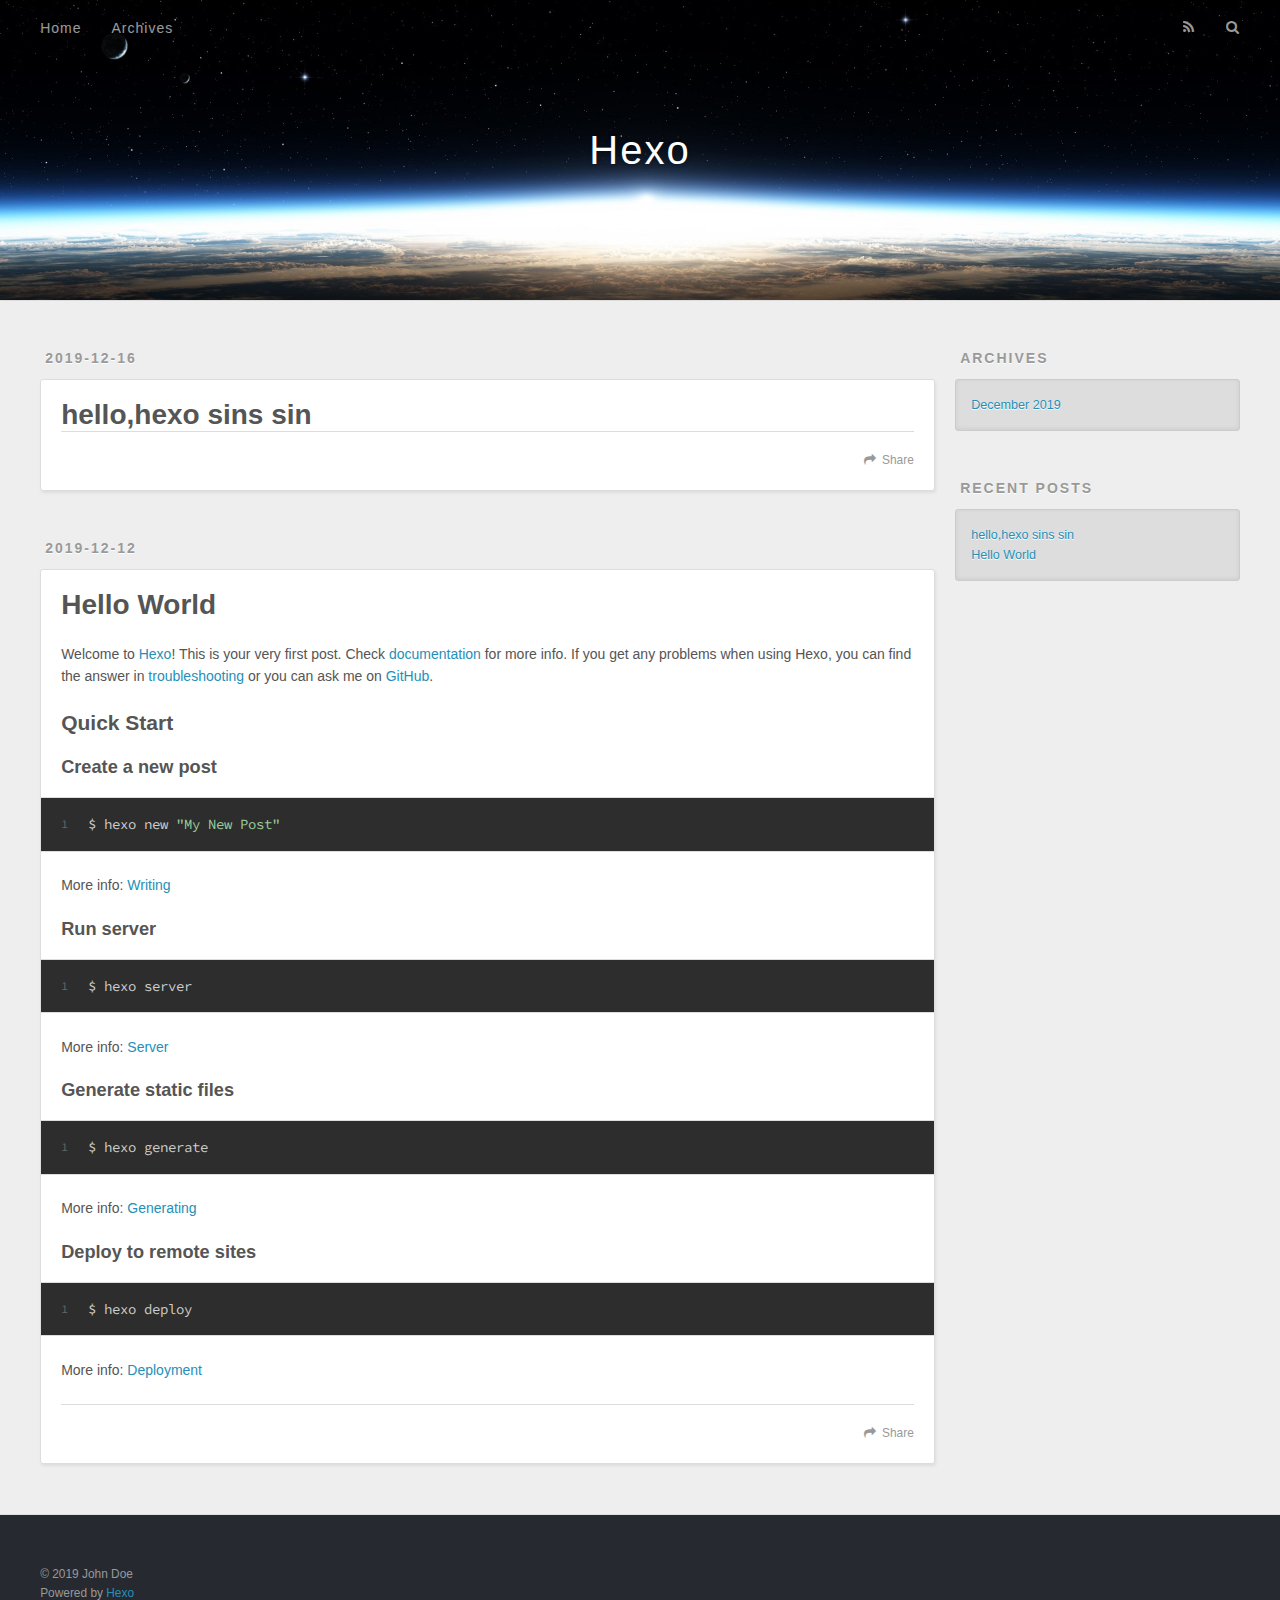
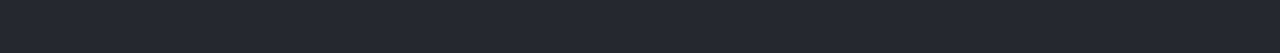
==== index.html @ a659e699 "Site updated: 2019-12-16 17:55:14" ====
<!DOCTYPE html>
<html>
<head>
  <meta charset="utf-8">
  

  
  <title>Hexo</title>
  <meta name="viewport" content="width=device-width, initial-scale=1, maximum-scale=1">
  <meta property="og:type" content="website">
<meta property="og:title" content="Hexo">
<meta property="og:url" content="http:&#x2F;&#x2F;yoursite.com&#x2F;index.html">
<meta property="og:site_name" content="Hexo">
<meta property="og:locale" content="en_US">
<meta property="article:author" content="John Doe">
<meta name="twitter:card" content="summary">
  
    <link rel="alternate" href="/atom.xml" title="Hexo" type="application/atom+xml">
  
  
    <link rel="icon" href="/favicon.png">
  
  
    <link href="//fonts.googleapis.com/css?family=Source+Code+Pro" rel="stylesheet" type="text/css">
  
  
<link rel="stylesheet" href="/css/style.css">

<meta name="generator" content="Hexo 4.1.1"></head>

<body>
  <div id="container">
    <div id="wrap">
      <header id="header">
  <div id="banner"></div>
  <div id="header-outer" class="outer">
    <div id="header-title" class="inner">
      <h1 id="logo-wrap">
        <a href="/" id="logo">Hexo</a>
      </h1>
      
    </div>
    <div id="header-inner" class="inner">
      <nav id="main-nav">
        <a id="main-nav-toggle" class="nav-icon"></a>
        
          <a class="main-nav-link" href="/">Home</a>
        
          <a class="main-nav-link" href="/archives">Archives</a>
        
      </nav>
      <nav id="sub-nav">
        
          <a id="nav-rss-link" class="nav-icon" href="/atom.xml" title="RSS Feed"></a>
        
        <a id="nav-search-btn" class="nav-icon" title="Search"></a>
      </nav>
      <div id="search-form-wrap">
        <form action="//google.com/search" method="get" accept-charset="UTF-8" class="search-form"><input type="search" name="q" class="search-form-input" placeholder="Search"><button type="submit" class="search-form-submit">&#xF002;</button><input type="hidden" name="sitesearch" value="http://yoursite.com"></form>
      </div>
    </div>
  </div>
</header>
      <div class="outer">
        <section id="main">
  
    <article id="post-hello-hexo" class="article article-type-post" itemscope itemprop="blogPost">
  <div class="article-meta">
    <a href="/2019/12/16/hello-hexo/" class="article-date">
  <time datetime="2019-12-16T09:54:13.000Z" itemprop="datePublished">2019-12-16</time>
</a>
    
  </div>
  <div class="article-inner">
    
    
      <header class="article-header">
        
  
    <h1 itemprop="name">
      <a class="article-title" href="/2019/12/16/hello-hexo/">hello,hexo sins sin</a>
    </h1>
  

      </header>
    
    <div class="article-entry" itemprop="articleBody">
      
        
      
    </div>
    <footer class="article-footer">
      <a data-url="http://yoursite.com/2019/12/16/hello-hexo/" data-id="ck489icwl0000cys68ztn0w88" class="article-share-link">Share</a>
      
      
    </footer>
  </div>
  
</article>


  
    <article id="post-hello-world" class="article article-type-post" itemscope itemprop="blogPost">
  <div class="article-meta">
    <a href="/2019/12/12/hello-world/" class="article-date">
  <time datetime="2019-12-12T10:15:21.659Z" itemprop="datePublished">2019-12-12</time>
</a>
    
  </div>
  <div class="article-inner">
    
    
      <header class="article-header">
        
  
    <h1 itemprop="name">
      <a class="article-title" href="/2019/12/12/hello-world/">Hello World</a>
    </h1>
  

      </header>
    
    <div class="article-entry" itemprop="articleBody">
      
        <p>Welcome to <a href="https://hexo.io/" target="_blank" rel="noopener">Hexo</a>! This is your very first post. Check <a href="https://hexo.io/docs/" target="_blank" rel="noopener">documentation</a> for more info. If you get any problems when using Hexo, you can find the answer in <a href="https://hexo.io/docs/troubleshooting.html" target="_blank" rel="noopener">troubleshooting</a> or you can ask me on <a href="https://github.com/hexojs/hexo/issues" target="_blank" rel="noopener">GitHub</a>.</p>
<h2 id="Quick-Start"><a href="#Quick-Start" class="headerlink" title="Quick Start"></a>Quick Start</h2><h3 id="Create-a-new-post"><a href="#Create-a-new-post" class="headerlink" title="Create a new post"></a>Create a new post</h3><figure class="highlight bash"><table><tr><td class="gutter"><pre><span class="line">1</span><br></pre></td><td class="code"><pre><span class="line">$ hexo new <span class="string">"My New Post"</span></span><br></pre></td></tr></table></figure>

<p>More info: <a href="https://hexo.io/docs/writing.html" target="_blank" rel="noopener">Writing</a></p>
<h3 id="Run-server"><a href="#Run-server" class="headerlink" title="Run server"></a>Run server</h3><figure class="highlight bash"><table><tr><td class="gutter"><pre><span class="line">1</span><br></pre></td><td class="code"><pre><span class="line">$ hexo server</span><br></pre></td></tr></table></figure>

<p>More info: <a href="https://hexo.io/docs/server.html" target="_blank" rel="noopener">Server</a></p>
<h3 id="Generate-static-files"><a href="#Generate-static-files" class="headerlink" title="Generate static files"></a>Generate static files</h3><figure class="highlight bash"><table><tr><td class="gutter"><pre><span class="line">1</span><br></pre></td><td class="code"><pre><span class="line">$ hexo generate</span><br></pre></td></tr></table></figure>

<p>More info: <a href="https://hexo.io/docs/generating.html" target="_blank" rel="noopener">Generating</a></p>
<h3 id="Deploy-to-remote-sites"><a href="#Deploy-to-remote-sites" class="headerlink" title="Deploy to remote sites"></a>Deploy to remote sites</h3><figure class="highlight bash"><table><tr><td class="gutter"><pre><span class="line">1</span><br></pre></td><td class="code"><pre><span class="line">$ hexo deploy</span><br></pre></td></tr></table></figure>

<p>More info: <a href="https://hexo.io/docs/one-command-deployment.html" target="_blank" rel="noopener">Deployment</a></p>

      
    </div>
    <footer class="article-footer">
      <a data-url="http://yoursite.com/2019/12/12/hello-world/" data-id="ck42np42i0000xqs60mik8udz" class="article-share-link">Share</a>
      
      
    </footer>
  </div>
  
</article>


  


</section>
        
          <aside id="sidebar">
  
    

  
    

  
    
  
    
  <div class="widget-wrap">
    <h3 class="widget-title">Archives</h3>
    <div class="widget">
      <ul class="archive-list"><li class="archive-list-item"><a class="archive-list-link" href="/archives/2019/12/">December 2019</a></li></ul>
    </div>
  </div>


  
    
  <div class="widget-wrap">
    <h3 class="widget-title">Recent Posts</h3>
    <div class="widget">
      <ul>
        
          <li>
            <a href="/2019/12/16/hello-hexo/">hello,hexo sins sin</a>
          </li>
        
          <li>
            <a href="/2019/12/12/hello-world/">Hello World</a>
          </li>
        
      </ul>
    </div>
  </div>

  
</aside>
        
      </div>
      <footer id="footer">
  
  <div class="outer">
    <div id="footer-info" class="inner">
      &copy; 2019 John Doe<br>
      Powered by <a href="http://hexo.io/" target="_blank">Hexo</a>
    </div>
  </div>
</footer>
    </div>
    <nav id="mobile-nav">
  
    <a href="/" class="mobile-nav-link">Home</a>
  
    <a href="/archives" class="mobile-nav-link">Archives</a>
  
</nav>
    

<script src="//ajax.googleapis.com/ajax/libs/jquery/2.0.3/jquery.min.js"></script>


  
<link rel="stylesheet" href="/fancybox/jquery.fancybox.css">

  
<script src="/fancybox/jquery.fancybox.pack.js"></script>




<script src="/js/script.js"></script>




  </div>
</body>
</html>
---- css/style.css ----
body {
  width: 100%;
}
body:before,
body:after {
  content: "";
  display: table;
}
body:after {
  clear: both;
}
html,
body,
div,
span,
applet,
object,
iframe,
h1,
h2,
h3,
h4,
h5,
h6,
p,
blockquote,
pre,
a,
abbr,
acronym,
address,
big,
cite,
code,
del,
dfn,
em,
img,
ins,
kbd,
q,
s,
samp,
small,
strike,
strong,
sub,
sup,
tt,
var,
dl,
dt,
dd,
ol,
ul,
li,
fieldset,
form,
label,
legend,
table,
caption,
tbody,
tfoot,
thead,
tr,
th,
td {
  margin: 0;
  padding: 0;
  border: 0;
  outline: 0;
  font-weight: inherit;
  font-style: inherit;
  font-family: inherit;
  font-size: 100%;
  vertical-align: baseline;
}
body {
  line-height: 1;
  color: #000;
  background: #fff;
}
ol,
ul {
  list-style: none;
}
table {
  border-collapse: separate;
  border-spacing: 0;
  vertical-align: middle;
}
caption,
th,
td {
  text-align: left;
  font-weight: normal;
  vertical-align: middle;
}
a img {
  border: none;
}
input,
button {
  margin: 0;
  padding: 0;
}
input::-moz-focus-inner,
button::-moz-focus-inner {
  border: 0;
  padding: 0;
}
@font-face {
  font-family: FontAwesome;
  font-style: normal;
  font-weight: normal;
  src: url("fonts/fontawesome-webfont.eot?v=#4.0.3");
  src: url("fonts/fontawesome-webfont.eot?#iefix&v=#4.0.3") format("embedded-opentype"), url("fonts/fontawesome-webfont.woff?v=#4.0.3") format("woff"), url("fonts/fontawesome-webfont.ttf?v=#4.0.3") format("truetype"), url("fonts/fontawesome-webfont.svg#fontawesomeregular?v=#4.0.3") format("svg");
}
html,
body,
#container {
  height: 100%;
}
body {
  background: #eee;
  font: 14px -apple-system, BlinkMacSystemFont, "Segoe UI", "Roboto", "Oxygen", "Ubuntu", "Cantarell", "Fira Sans", "Droid Sans", "Helvetica Neue", sans-serif;
  -webkit-text-size-adjust: 100%;
}
.outer {
  max-width: 1220px;
  margin: 0 auto;
  padding: 0 20px;
}
.outer:before,
.outer:after {
  content: "";
  display: table;
}
.outer:after {
  clear: both;
}
.inner {
  display: inline;
  float: left;
  width: 98.33333333333333%;
  margin: 0 0.833333333333333%;
}
.left,
.alignleft {
  float: left;
}
.right,
.alignright {
  float: right;
}
.clear {
  clear: both;
}
#container {
  position: relative;
}
.mobile-nav-on {
  overflow: hidden;
}
#wrap {
  height: 100%;
  width: 100%;
  position: absolute;
  top: 0;
  left: 0;
  -webkit-transition: 0.2s ease-out;
  -moz-transition: 0.2s ease-out;
  -ms-transition: 0.2s ease-out;
  transition: 0.2s ease-out;
  z-index: 1;
  background: #eee;
}
.mobile-nav-on #wrap {
  left: 280px;
}
@media screen and (min-width: 768px) {
  #main {
    display: inline;
    float: left;
    width: 73.33333333333333%;
    margin: 0 0.833333333333333%;
  }
}
.article-date,
.article-category-link,
.archive-year,
.widget-title {
  text-decoration: none;
  text-transform: uppercase;
  letter-spacing: 2px;
  color: #999;
  margin-bottom: 1em;
  margin-left: 5px;
  line-height: 1em;
  text-shadow: 0 1px #fff;
  font-weight: bold;
}
.article-inner,
.archive-article-inner {
  background: #fff;
  -webkit-box-shadow: 1px 2px 3px #ddd;
  box-shadow: 1px 2px 3px #ddd;
  border: 1px solid #ddd;
  border-radius: 3px;
}
.article-entry h1,
.widget h1 {
  font-size: 2em;
}
.article-entry h2,
.widget h2 {
  font-size: 1.5em;
}
.article-entry h3,
.widget h3 {
  font-size: 1.3em;
}
.article-entry h4,
.widget h4 {
  font-size: 1.2em;
}
.article-entry h5,
.widget h5 {
  font-size: 1em;
}
.article-entry h6,
.widget h6 {
  font-size: 1em;
  color: #999;
}
.article-entry hr,
.widget hr {
  border: 1px dashed #ddd;
}
.article-entry strong,
.widget strong {
  font-weight: bold;
}
.article-entry em,
.widget em,
.article-entry cite,
.widget cite {
  font-style: italic;
}
.article-entry sup,
.widget sup,
.article-entry sub,
.widget sub {
  font-size: 0.75em;
  line-height: 0;
  position: relative;
  vertical-align: baseline;
}
.article-entry sup,
.widget sup {
  top: -0.5em;
}
.article-entry sub,
.widget sub {
  bottom: -0.2em;
}
.article-entry small,
.widget small {
  font-size: 0.85em;
}
.article-entry acronym,
.widget acronym,
.article-entry abbr,
.widget abbr {
  border-bottom: 1px dotted;
}
.article-entry ul,
.widget ul,
.article-entry ol,
.widget ol,
.article-entry dl,
.widget dl {
  margin: 0 20px;
  line-height: 1.6em;
}
.article-entry ul ul,
.widget ul ul,
.article-entry ol ul,
.widget ol ul,
.article-entry ul ol,
.widget ul ol,
.article-entry ol ol,
.widget ol ol {
  margin-top: 0;
  margin-bottom: 0;
}
.article-entry ul,
.widget ul {
  list-style: disc;
}
.article-entry ol,
.widget ol {
  list-style: decimal;
}
.article-entry dt,
.widget dt {
  font-weight: bold;
}
#header {
  height: 300px;
  position: relative;
  border-bottom: 1px solid #ddd;
}
#header:before,
#header:after {
  content: "";
  position: absolute;
  left: 0;
  right: 0;
  height: 40px;
}
#header:before {
  top: 0;
  background: -webkit-linear-gradient(rgba(0,0,0,0.2), transparent);
  background: -moz-linear-gradient(rgba(0,0,0,0.2), transparent);
  background: -ms-linear-gradient(rgba(0,0,0,0.2), transparent);
  background: linear-gradient(rgba(0,0,0,0.2), transparent);
}
#header:after {
  bottom: 0;
  background: -webkit-linear-gradient(transparent, rgba(0,0,0,0.2));
  background: -moz-linear-gradient(transparent, rgba(0,0,0,0.2));
  background: -ms-linear-gradient(transparent, rgba(0,0,0,0.2));
  background: linear-gradient(transparent, rgba(0,0,0,0.2));
}
#header-outer {
  height: 100%;
  position: relative;
}
#header-inner {
  position: relative;
  overflow: hidden;
}
#banner {
  position: absolute;
  top: 0;
  left: 0;
  width: 100%;
  height: 100%;
  background: url("images/banner.jpg") center #000;
  -webkit-background-size: cover;
  -moz-background-size: cover;
  background-size: cover;
  z-index: -1;
}
#header-title {
  text-align: center;
  height: 40px;
  position: absolute;
  top: 50%;
  left: 0;
  margin-top: -20px;
}
#logo,
#subtitle {
  text-decoration: none;
  color: #fff;
  font-weight: 300;
  text-shadow: 0 1px 4px rgba(0,0,0,0.3);
}
#logo {
  font-size: 40px;
  line-height: 40px;
  letter-spacing: 2px;
}
#subtitle {
  font-size: 16px;
  line-height: 16px;
  letter-spacing: 1px;
}
#subtitle-wrap {
  margin-top: 16px;
}
#main-nav {
  float: left;
  margin-left: -15px;
}
.nav-icon,
.main-nav-link {
  float: left;
  color: #fff;
  opacity: 0.6;
  text-decoration: none;
  text-shadow: 0 1px rgba(0,0,0,0.2);
  -webkit-transition: opacity 0.2s;
  -moz-transition: opacity 0.2s;
  -ms-transition: opacity 0.2s;
  transition: opacity 0.2s;
  display: block;
  padding: 20px 15px;
}
.nav-icon:hover,
.main-nav-link:hover {
  opacity: 1;
}
.nav-icon {
  font-family: FontAwesome;
  text-align: center;
  font-size: 14px;
  width: 14px;
  height: 14px;
  padding: 20px 15px;
  position: relative;
  cursor: pointer;
}
.main-nav-link {
  font-weight: 300;
  letter-spacing: 1px;
}
@media screen and (max-width: 479px) {
  .main-nav-link {
    display: none;
  }
}
#main-nav-toggle {
  display: none;
}
#main-nav-toggle:before {
  content: "\f0c9";
}
@media screen and (max-width: 479px) {
  #main-nav-toggle {
    display: block;
  }
}
#sub-nav {
  float: right;
  margin-right: -15px;
}
#nav-rss-link:before {
  content: "\f09e";
}
#nav-search-btn:before {
  content: "\f002";
}
#search-form-wrap {
  position: absolute;
  top: 15px;
  width: 150px;
  height: 30px;
  right: -150px;
  opacity: 0;
  -webkit-transition: 0.2s ease-out;
  -moz-transition: 0.2s ease-out;
  -ms-transition: 0.2s ease-out;
  transition: 0.2s ease-out;
}
#search-form-wrap.on {
  opacity: 1;
  right: 0;
}
@media screen and (max-width: 479px) {
  #search-form-wrap {
    width: 100%;
    right: -100%;
  }
}
.search-form {
  position: absolute;
  top: 0;
  left: 0;
  right: 0;
  background: #fff;
  padding: 5px 15px;
  border-radius: 15px;
  -webkit-box-shadow: 0 0 10px rgba(0,0,0,0.3);
  box-shadow: 0 0 10px rgba(0,0,0,0.3);
}
.search-form-input {
  border: none;
  background: none;
  color: #555;
  width: 100%;
  font: 13px -apple-system, BlinkMacSystemFont, "Segoe UI", "Roboto", "Oxygen", "Ubuntu", "Cantarell", "Fira Sans", "Droid Sans", "Helvetica Neue", sans-serif;
  outline: none;
}
.search-form-input::-webkit-search-results-decoration,
.search-form-input::-webkit-search-cancel-button {
  -webkit-appearance: none;
}
.search-form-submit {
  position: absolute;
  top: 50%;
  right: 10px;
  margin-top: -7px;
  font: 13px FontAwesome;
  border: none;
  background: none;
  color: #bbb;
  cursor: pointer;
}
.search-form-submit:hover,
.search-form-submit:focus {
  color: #777;
}
.article {
  margin: 50px 0;
}
.article-inner {
  overflow: hidden;
}
.article-meta:before,
.article-meta:after {
  content: "";
  display: table;
}
.article-meta:after {
  clear: both;
}
.article-date {
  float: left;
}
.article-category {
  float: left;
  line-height: 1em;
  color: #ccc;
  text-shadow: 0 1px #fff;
  margin-left: 8px;
}
.article-category:before {
  content: "\2022";
}
.article-category-link {
  margin: 0 12px 1em;
}
.article-header {
  padding: 20px 20px 0;
}
.article-title {
  text-decoration: none;
  font-size: 2em;
  font-weight: bold;
  color: #555;
  line-height: 1.1em;
  -webkit-transition: color 0.2s;
  -moz-transition: color 0.2s;
  -ms-transition: color 0.2s;
  transition: color 0.2s;
}
a.article-title:hover {
  color: #258fb8;
}
.article-entry {
  color: #555;
  padding: 0 20px;
}
.article-entry:before,
.article-entry:after {
  content: "";
  display: table;
}
.article-entry:after {
  clear: both;
}
.article-entry p,
.article-entry table {
  line-height: 1.6em;
  margin: 1.6em 0;
}
.article-entry h1,
.article-entry h2,
.article-entry h3,
.article-entry h4,
.article-entry h5,
.article-entry h6 {
  font-weight: bold;
}
.article-entry h1,
.article-entry h2,
.article-entry h3,
.article-entry h4,
.article-entry h5,
.article-entry h6 {
  line-height: 1.1em;
  margin: 1.1em 0;
}
.article-entry a {
  color: #258fb8;
  text-decoration: none;
}
.article-entry a:hover {
  text-decoration: underline;
}
.article-entry ul,
.article-entry ol,
.article-entry dl {
  margin-top: 1.6em;
  margin-bottom: 1.6em;
}
.article-entry img,
.article-entry video {
  max-width: 100%;
  height: auto;
  display: block;
  margin: auto;
}
.article-entry iframe {
  border: none;
}
.article-entry table {
  width: 100%;
  border-collapse: collapse;
  border-spacing: 0;
}
.article-entry th {
  font-weight: bold;
  border-bottom: 3px solid #ddd;
  padding-bottom: 0.5em;
}
.article-entry td {
  border-bottom: 1px solid #ddd;
  padding: 10px 0;
}
.article-entry blockquote {
  font-family: Georgia, "Times New Roman", serif;
  font-size: 1.4em;
  margin: 1.6em 20px;
  text-align: center;
}
.article-entry blockquote footer {
  font-size: 14px;
  margin: 1.6em 0;
  font-family: -apple-system, BlinkMacSystemFont, "Segoe UI", "Roboto", "Oxygen", "Ubuntu", "Cantarell", "Fira Sans", "Droid Sans", "Helvetica Neue", sans-serif;
}
.article-entry blockquote footer cite:before {
  content: "—";
  padding: 0 0.5em;
}
.article-entry .pullquote {
  text-align: left;
  width: 45%;
  margin: 0;
}
.article-entry .pullquote.left {
  margin-left: 0.5em;
  margin-right: 1em;
}
.article-entry .pullquote.right {
  margin-right: 0.5em;
  margin-left: 1em;
}
.article-entry .caption {
  color: #999;
  display: block;
  font-size: 0.9em;
  margin-top: 0.5em;
  position: relative;
  text-align: center;
}
.article-entry .video-container {
  position: relative;
  padding-top: 56.25%;
  height: 0;
  overflow: hidden;
}
.article-entry .video-container iframe,
.article-entry .video-container object,
.article-entry .video-container embed {
  position: absolute;
  top: 0;
  left: 0;
  width: 100%;
  height: 100%;
  margin-top: 0;
}
.article-more-link a {
  display: inline-block;
  line-height: 1em;
  padding: 6px 15px;
  border-radius: 15px;
  background: #eee;
  color: #999;
  text-shadow: 0 1px #fff;
  text-decoration: none;
}
.article-more-link a:hover {
  background: #258fb8;
  color: #fff;
  text-decoration: none;
  text-shadow: 0 1px #1e7293;
}
.article-footer {
  font-size: 0.85em;
  line-height: 1.6em;
  border-top: 1px solid #ddd;
  padding-top: 1.6em;
  margin: 0 20px 20px;
}
.article-footer:before,
.article-footer:after {
  content: "";
  display: table;
}
.article-footer:after {
  clear: both;
}
.article-footer a {
  color: #999;
  text-decoration: none;
}
.article-footer a:hover {
  color: #555;
}
.article-tag-list-item {
  float: left;
  margin-right: 10px;
}
.article-tag-list-link:before {
  content: "#";
}
.article-comment-link {
  float: right;
}
.article-comment-link:before {
  content: "\f075";
  font-family: FontAwesome;
  padding-right: 8px;
}
.article-share-link {
  cursor: pointer;
  float: right;
  margin-left: 20px;
}
.article-share-link:before {
  content: "\f064";
  font-family: FontAwesome;
  padding-right: 6px;
}
#article-nav {
  position: relative;
}
#article-nav:before,
#article-nav:after {
  content: "";
  display: table;
}
#article-nav:after {
  clear: both;
}
@media screen and (min-width: 768px) {
  #article-nav {
    margin: 50px 0;
  }
  #article-nav:before {
    width: 8px;
    height: 8px;
    position: absolute;
    top: 50%;
    left: 50%;
    margin-top: -4px;
    margin-left: -4px;
    content: "";
    border-radius: 50%;
    background: #ddd;
    -webkit-box-shadow: 0 1px 2px #fff;
    box-shadow: 0 1px 2px #fff;
  }
}
.article-nav-link-wrap {
  text-decoration: none;
  text-shadow: 0 1px #fff;
  color: #999;
  -webkit-box-sizing: border-box;
  -moz-box-sizing: border-box;
  box-sizing: border-box;
  margin-top: 50px;
  text-align: center;
  display: block;
}
.article-nav-link-wrap:hover {
  color: #555;
}
@media screen and (min-width: 768px) {
  .article-nav-link-wrap {
    width: 50%;
    margin-top: 0;
  }
}
@media screen and (min-width: 768px) {
  #article-nav-newer {
    float: left;
    text-align: right;
    padding-right: 20px;
  }
}
@media screen and (min-width: 768px) {
  #article-nav-older {
    float: right;
    text-align: left;
    padding-left: 20px;
  }
}
.article-nav-caption {
  text-transform: uppercase;
  letter-spacing: 2px;
  color: #ddd;
  line-height: 1em;
  font-weight: bold;
}
#article-nav-newer .article-nav-caption {
  margin-right: -2px;
}
.article-nav-title {
  font-size: 0.85em;
  line-height: 1.6em;
  margin-top: 0.5em;
}
.article-share-box {
  position: absolute;
  display: none;
  background: #fff;
  -webkit-box-shadow: 1px 2px 10px rgba(0,0,0,0.2);
  box-shadow: 1px 2px 10px rgba(0,0,0,0.2);
  border-radius: 3px;
  margin-left: -145px;
  overflow: hidden;
  z-index: 1;
}
.article-share-box.on {
  display: block;
}
.article-share-input {
  width: 100%;
  background: none;
  -webkit-box-sizing: border-box;
  -moz-box-sizing: border-box;
  box-sizing: border-box;
  font: 14px -apple-system, BlinkMacSystemFont, "Segoe UI", "Roboto", "Oxygen", "Ubuntu", "Cantarell", "Fira Sans", "Droid Sans", "Helvetica Neue", sans-serif;
  padding: 0 15px;
  color: #555;
  outline: none;
  border: 1px solid #ddd;
  border-radius: 3px 3px 0 0;
  height: 36px;
  line-height: 36px;
}
.article-share-links {
  background: #eee;
}
.article-share-links:before,
.article-share-links:after {
  content: "";
  display: table;
}
.article-share-links:after {
  clear: both;
}
.article-share-twitter,
.article-share-facebook,
.article-share-pinterest,
.article-share-google {
  width: 50px;
  height: 36px;
  display: block;
  float: left;
  position: relative;
  color: #999;
  text-shadow: 0 1px #fff;
}
.article-share-twitter:before,
.article-share-facebook:before,
.article-share-pinterest:before,
.article-share-google:before {
  font-size: 20px;
  font-family: FontAwesome;
  width: 20px;
  height: 20px;
  position: absolute;
  top: 50%;
  left: 50%;
  margin-top: -10px;
  margin-left: -10px;
  text-align: center;
}
.article-share-twitter:hover,
.article-share-facebook:hover,
.article-share-pinterest:hover,
.article-share-google:hover {
  color: #fff;
}
.article-share-twitter:before {
  content: "\f099";
}
.article-share-twitter:hover {
  background: #00aced;
  text-shadow: 0 1px #008abe;
}
.article-share-facebook:before {
  content: "\f09a";
}
.article-share-facebook:hover {
  background: #3b5998;
  text-shadow: 0 1px #2f477a;
}
.article-share-pinterest:before {
  content: "\f0d2";
}
.article-share-pinterest:hover {
  background: #cb2027;
  text-shadow: 0 1px #a21a1f;
}
.article-share-google:before {
  content: "\f0d5";
}
.article-share-google:hover {
  background: #dd4b39;
  text-shadow: 0 1px #be3221;
}
.article-gallery {
  background: #000;
  position: relative;
}
.article-gallery-photos {
  position: relative;
  overflow: hidden;
}
.article-gallery-img {
  display: none;
  max-width: 100%;
}
.article-gallery-img:first-child {
  display: block;
}
.article-gallery-img.loaded {
  position: absolute;
  display: block;
}
.article-gallery-img img {
  display: block;
  max-width: 100%;
  margin: 0 auto;
}
#comments {
  background: #fff;
  -webkit-box-shadow: 1px 2px 3px #ddd;
  box-shadow: 1px 2px 3px #ddd;
  padding: 20px;
  border: 1px solid #ddd;
  border-radius: 3px;
  margin: 50px 0;
}
#comments a {
  color: #258fb8;
}
.archives-wrap {
  margin: 50px 0;
}
.archives:before,
.archives:after {
  content: "";
  display: table;
}
.archives:after {
  clear: both;
}
.archive-year-wrap {
  margin-bottom: 1em;
}
.archives {
  -webkit-column-gap: 10px;
  -moz-column-gap: 10px;
  column-gap: 10px;
}
@media screen and (min-width: 480px) and (max-width: 767px) {
  .archives {
    -webkit-column-count: 2;
    -moz-column-count: 2;
    column-count: 2;
  }
}
@media screen and (min-width: 768px) {
  .archives {
    -webkit-column-count: 3;
    -moz-column-count: 3;
    column-count: 3;
  }
}
.archive-article {
  -webkit-column-break-inside: avoid;
  page-break-inside: avoid;
  overflow: hidden;
  break-inside: avoid-column;
}
.archive-article-inner {
  padding: 10px;
  margin-bottom: 15px;
}
.archive-article-title {
  text-decoration: none;
  font-weight: bold;
  color: #555;
  -webkit-transition: color 0.2s;
  -moz-transition: color 0.2s;
  -ms-transition: color 0.2s;
  transition: color 0.2s;
  line-height: 1.6em;
}
.archive-article-title:hover {
  color: #258fb8;
}
.archive-article-footer {
  margin-top: 1em;
}
.archive-article-date {
  color: #999;
  text-decoration: none;
  font-size: 0.85em;
  line-height: 1em;
  margin-bottom: 0.5em;
  display: block;
}
#page-nav {
  margin: 50px auto;
  background: #fff;
  -webkit-box-shadow: 1px 2px 3px #ddd;
  box-shadow: 1px 2px 3px #ddd;
  border: 1px solid #ddd;
  border-radius: 3px;
  text-align: center;
  color: #999;
  overflow: hidden;
}
#page-nav:before,
#page-nav:after {
  content: "";
  display: table;
}
#page-nav:after {
  clear: both;
}
#page-nav a,
#page-nav span {
  padding: 10px 20px;
  line-height: 1;
  height: 2ex;
}
#page-nav a {
  color: #999;
  text-decoration: none;
}
#page-nav a:hover {
  background: #999;
  color: #fff;
}
#page-nav .prev {
  float: left;
}
#page-nav .next {
  float: right;
}
#page-nav .page-number {
  display: inline-block;
}
@media screen and (max-width: 479px) {
  #page-nav .page-number {
    display: none;
  }
}
#page-nav .current {
  color: #555;
  font-weight: bold;
}
#page-nav .space {
  color: #ddd;
}
#footer {
  background: #262a30;
  padding: 50px 0;
  border-top: 1px solid #ddd;
  color: #999;
}
#footer a {
  color: #258fb8;
  text-decoration: none;
}
#footer a:hover {
  text-decoration: underline;
}
#footer-info {
  line-height: 1.6em;
  font-size: 0.85em;
}
.article-entry pre,
.article-entry .highlight {
  background: #2d2d2d;
  margin: 0 -20px;
  padding: 15px 20px;
  border-style: solid;
  border-color: #ddd;
  border-width: 1px 0;
  overflow: auto;
  color: #ccc;
  line-height: 22.400000000000002px;
}
.article-entry .highlight .gutter pre,
.article-entry .gist .gist-file .gist-data .line-numbers {
  color: #666;
  font-size: 0.85em;
}
.article-entry pre,
.article-entry code {
  font-family: "Source Code Pro", Consolas, Monaco, Menlo, Consolas, monospace;
}
.article-entry code {
  background: #eee;
  text-shadow: 0 1px #fff;
  padding: 0 0.3em;
}
.article-entry pre code {
  background: none;
  text-shadow: none;
  padding: 0;
}
.article-entry .highlight pre {
  border: none;
  margin: 0;
  padding: 0;
}
.article-entry .highlight table {
  margin: 0;
  width: auto;
}
.article-entry .highlight td {
  border: none;
  padding: 0;
}
.article-entry .highlight figcaption {
  font-size: 0.85em;
  color: #999;
  line-height: 1em;
  margin-bottom: 1em;
}
.article-entry .highlight figcaption:before,
.article-entry .highlight figcaption:after {
  content: "";
  display: table;
}
.article-entry .highlight figcaption:after {
  clear: both;
}
.article-entry .highlight figcaption a {
  float: right;
}
.article-entry .highlight .gutter pre {
  text-align: right;
  padding-right: 20px;
}
.article-entry .highlight .line {
  height: 22.400000000000002px;
}
.article-entry .highlight .line.marked {
  background: #515151;
}
.article-entry .gist {
  margin: 0 -20px;
  border-style: solid;
  border-color: #ddd;
  border-width: 1px 0;
  background: #2d2d2d;
  padding: 15px 20px 15px 0;
}
.article-entry .gist .gist-file {
  border: none;
  font-family: "Source Code Pro", Consolas, Monaco, Menlo, Consolas, monospace;
  margin: 0;
}
.article-entry .gist .gist-file .gist-data {
  background: none;
  border: none;
}
.article-entry .gist .gist-file .gist-data .line-numbers {
  background: none;
  border: none;
  padding: 0 20px 0 0;
}
.article-entry .gist .gist-file .gist-data .line-data {
  padding: 0 !important;
}
.article-entry .gist .gist-file .highlight {
  margin: 0;
  padding: 0;
  border: none;
}
.article-entry .gist .gist-file .gist-meta {
  background: #2d2d2d;
  color: #999;
  font: 0.85em -apple-system, BlinkMacSystemFont, "Segoe UI", "Roboto", "Oxygen", "Ubuntu", "Cantarell", "Fira Sans", "Droid Sans", "Helvetica Neue", sans-serif;
  text-shadow: 0 0;
  padding: 0;
  margin-top: 1em;
  margin-left: 20px;
}
.article-entry .gist .gist-file .gist-meta a {
  color: #258fb8;
  font-weight: normal;
}
.article-entry .gist .gist-file .gist-meta a:hover {
  text-decoration: underline;
}
pre .comment,
pre .title {
  color: #999;
}
pre .variable,
pre .attribute,
pre .tag,
pre .regexp,
pre .ruby .constant,
pre .xml .tag .title,
pre .xml .pi,
pre .xml .doctype,
pre .html .doctype,
pre .css .id,
pre .css .class,
pre .css .pseudo {
  color: #f2777a;
}
pre .number,
pre .preprocessor,
pre .built_in,
pre .literal,
pre .params,
pre .constant {
  color: #f99157;
}
pre .class,
pre .ruby .class .title,
pre .css .rules .attribute {
  color: #9c9;
}
pre .string,
pre .value,
pre .inheritance,
pre .header,
pre .ruby .symbol,
pre .xml .cdata {
  color: #9c9;
}
pre .css .hexcolor {
  color: #6cc;
}
pre .function,
pre .python .decorator,
pre .python .title,
pre .ruby .function .title,
pre .ruby .title .keyword,
pre .perl .sub,
pre .javascript .title,
pre .coffeescript .title {
  color: #69c;
}
pre .keyword,
pre .javascript .function {
  color: #c9c;
}
@media screen and (max-width: 479px) {
  #mobile-nav {
    position: absolute;
    top: 0;
    left: 0;
    width: 280px;
    height: 100%;
    background: #191919;
    border-right: 1px solid #fff;
  }
}
@media screen and (max-width: 479px) {
  .mobile-nav-link {
    display: block;
    color: #999;
    text-decoration: none;
    padding: 15px 20px;
    font-weight: bold;
  }
  .mobile-nav-link:hover {
    color: #fff;
  }
}
@media screen and (min-width: 768px) {
  #sidebar {
    display: inline;
    float: left;
    width: 23.333333333333332%;
    margin: 0 0.833333333333333%;
  }
}
.widget-wrap {
  margin: 50px 0;
}
.widget {
  color: #777;
  text-shadow: 0 1px #fff;
  background: #ddd;
  -webkit-box-shadow: 0 -1px 4px #ccc inset;
  box-shadow: 0 -1px 4px #ccc inset;
  border: 1px solid #ccc;
  padding: 15px;
  border-radius: 3px;
}
.widget a {
  color: #258fb8;
  text-decoration: none;
}
.widget a:hover {
  text-decoration: underline;
}
.widget ul ul,
.widget ol ul,
.widget dl ul,
.widget ul ol,
.widget ol ol,
.widget dl ol,
.widget ul dl,
.widget ol dl,
.widget dl dl {
  margin-left: 15px;
  list-style: disc;
}
.widget {
  line-height: 1.6em;
  word-wrap: break-word;
  font-size: 0.9em;
}
.widget ul,
.widget ol {
  list-style: none;
  margin: 0;
}
.widget ul ul,
.widget ol ul,
.widget ul ol,
.widget ol ol {
  margin: 0 20px;
}
.widget ul ul,
.widget ol ul {
  list-style: disc;
}
.widget ul ol,
.widget ol ol {
  list-style: decimal;
}
.category-list-count,
.tag-list-count,
.archive-list-count {
  padding-left: 5px;
  color: #999;
  font-size: 0.85em;
}
.category-list-count:before,
.tag-list-count:before,
.archive-list-count:before {
  content: "(";
}
.category-list-count:after,
.tag-list-count:after,
.archive-list-count:after {
  content: ")";
}
.tagcloud a {
  margin-right: 5px;
  display: inline-block;
}
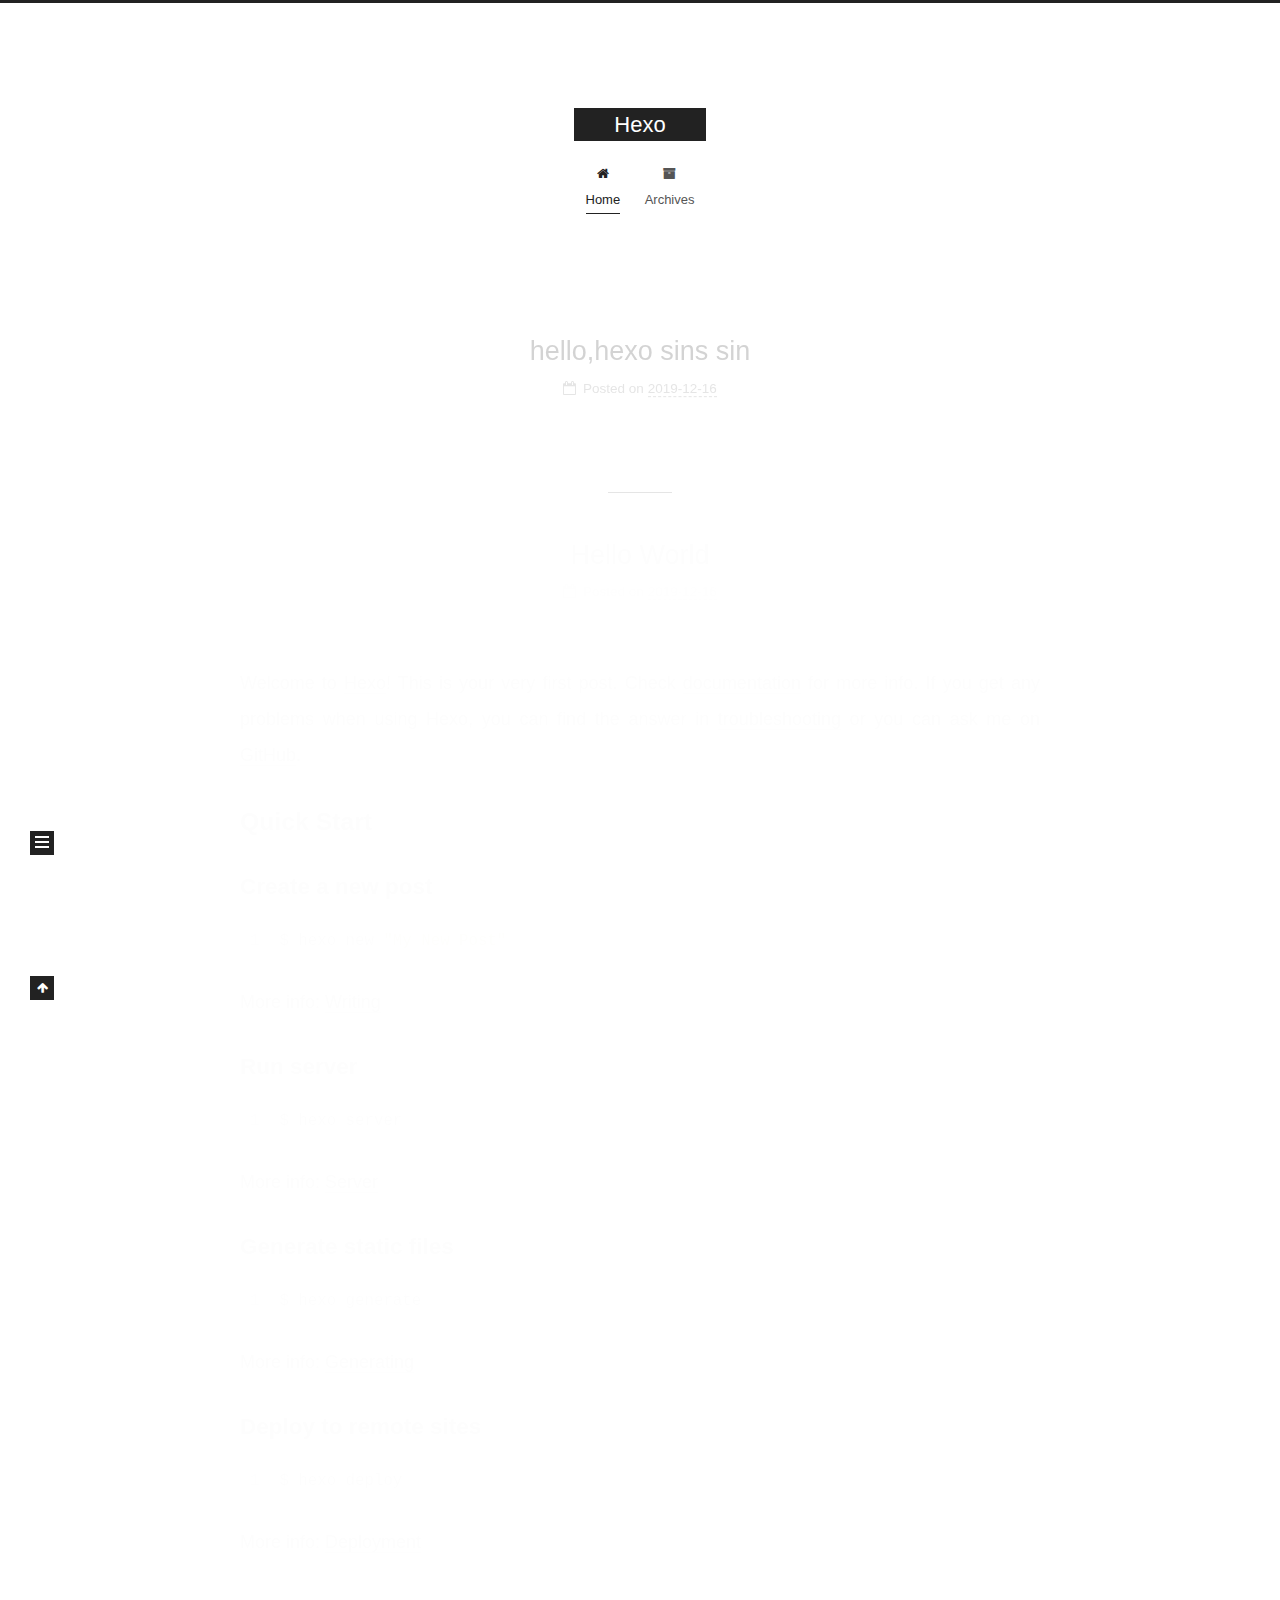
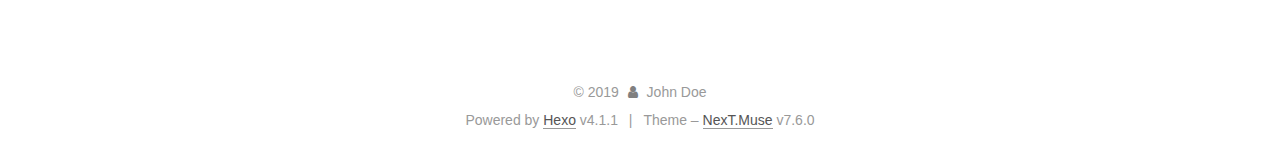
==== commit c92ee097: "Site updated: 2019-12-16 19:56:53" ====
--- a/index.html
+++ b/index.html
@@ -1,12 +1,51 @@
 <!DOCTYPE html>
-<html>
+<html lang="en">
 <head>
-  <meta charset="utf-8">
-  
-
-  
-  <title>Hexo</title>
-  <meta name="viewport" content="width=device-width, initial-scale=1, maximum-scale=1">
+  <meta charset="UTF-8">
+<meta name="viewport" content="width=device-width, initial-scale=1, maximum-scale=2">
+<meta name="theme-color" content="#222">
+<meta name="generator" content="Hexo 4.1.1">
+  <link rel="apple-touch-icon" sizes="180x180" href="/images/apple-touch-icon-next.png">
+  <link rel="icon" type="image/png" sizes="32x32" href="/images/favicon-32x32-next.png">
+  <link rel="icon" type="image/png" sizes="16x16" href="/images/favicon-16x16-next.png">
+  <link rel="mask-icon" href="/images/logo.svg" color="#222">
+
+<link rel="stylesheet" href="/css/main.css">
+
+
+<link rel="stylesheet" href="/lib/font-awesome/css/font-awesome.min.css">
+
+
+<script id="hexo-configurations">
+  var NexT = window.NexT || {};
+  var CONFIG = {
+    hostname: new URL('http://yoursite.com').hostname,
+    root: '/',
+    scheme: 'Muse',
+    version: '7.6.0',
+    exturl: false,
+    sidebar: {"position":"left","display":"post","padding":18,"offset":12,"onmobile":false},
+    copycode: {"enable":false,"show_result":false,"style":null},
+    back2top: {"enable":true,"sidebar":false,"scrollpercent":false},
+    bookmark: {"enable":false,"color":"#222","save":"auto"},
+    fancybox: false,
+    mediumzoom: false,
+    lazyload: false,
+    pangu: false,
+    comments: {"style":"tabs","active":null,"storage":true,"lazyload":false,"nav":null},
+    algolia: {
+      appID: '',
+      apiKey: '',
+      indexName: '',
+      hits: {"per_page":10},
+      labels: {"input_placeholder":"Search for Posts","hits_empty":"We didn't find any results for the search: ${query}","hits_stats":"${hits} results found in ${time} ms"}
+    },
+    localsearch: {"enable":false,"trigger":"auto","top_n_per_article":1,"unescape":false,"preload":false},
+    path: '',
+    motion: {"enable":true,"async":false,"transition":{"post_block":"fadeIn","post_header":"slideDownIn","post_body":"slideDownIn","coll_header":"slideLeftIn","sidebar":"slideUpIn"}}
+  };
+</script>
+
   <meta property="og:type" content="website">
 <meta property="og:title" content="Hexo">
 <meta property="og:url" content="http:&#x2F;&#x2F;yoursite.com&#x2F;index.html">
@@ -14,223 +53,397 @@
 <meta property="og:locale" content="en_US">
 <meta property="article:author" content="John Doe">
 <meta name="twitter:card" content="summary">
-  
-    <link rel="alternate" href="/atom.xml" title="Hexo" type="application/atom+xml">
-  
-  
-    <link rel="icon" href="/favicon.png">
-  
-  
-    <link href="//fonts.googleapis.com/css?family=Source+Code+Pro" rel="stylesheet" type="text/css">
-  
-  
-<link rel="stylesheet" href="/css/style.css">
-
-<meta name="generator" content="Hexo 4.1.1"></head>
-
-<body>
-  <div id="container">
-    <div id="wrap">
-      <header id="header">
-  <div id="banner"></div>
-  <div id="header-outer" class="outer">
-    <div id="header-title" class="inner">
-      <h1 id="logo-wrap">
-        <a href="/" id="logo">Hexo</a>
-      </h1>
+
+<link rel="canonical" href="http://yoursite.com/">
+
+
+<script id="page-configurations">
+  // https://hexo.io/docs/variables.html
+  CONFIG.page = {
+    sidebar: "",
+    isHome: true,
+    isPost: false
+  };
+</script>
+
+  <title>Hexo</title>
+  
+
+
+
+
+
+
+  <noscript>
+  <style>
+  .use-motion .brand,
+  .use-motion .menu-item,
+  .sidebar-inner,
+  .use-motion .post-block,
+  .use-motion .pagination,
+  .use-motion .comments,
+  .use-motion .post-header,
+  .use-motion .post-body,
+  .use-motion .collection-header { opacity: initial; }
+
+  .use-motion .site-title,
+  .use-motion .site-subtitle {
+    opacity: initial;
+    top: initial;
+  }
+
+  .use-motion .logo-line-before i { left: initial; }
+  .use-motion .logo-line-after i { right: initial; }
+  </style>
+</noscript>
+
+</head>
+
+<body itemscope itemtype="http://schema.org/WebPage">
+  <div class="container use-motion">
+    <div class="headband"></div>
+
+    <header class="header" itemscope itemtype="http://schema.org/WPHeader">
+      <div class="header-inner"><div class="site-brand-container">
+  <div class="site-meta">
+
+    <div>
+      <a href="/" class="brand" rel="start">
+        <span class="logo-line-before"><i></i></span>
+        <span class="site-title">Hexo</span>
+        <span class="logo-line-after"><i></i></span>
+      </a>
+    </div>
+  </div>
+
+  <div class="site-nav-toggle">
+    <div class="toggle" aria-label="Toggle navigation bar">
+      <span class="toggle-line toggle-line-first"></span>
+      <span class="toggle-line toggle-line-middle"></span>
+      <span class="toggle-line toggle-line-last"></span>
+    </div>
+  </div>
+</div>
+
+
+<nav class="site-nav">
+  
+  <ul id="menu" class="menu">
+        <li class="menu-item menu-item-home">
+
+    <a href="/" rel="section"><i class="fa fa-fw fa-home"></i>Home</a>
+
+  </li>
+        <li class="menu-item menu-item-archives">
+
+    <a href="/archives/" rel="section"><i class="fa fa-fw fa-archive"></i>Archives</a>
+
+  </li>
+  </ul>
+
+</nav>
+</div>
+    </header>
+
+    
+  <div class="back-to-top">
+    <i class="fa fa-arrow-up"></i>
+    <span>0%</span>
+  </div>
+
+
+    <main class="main">
+      <div class="main-inner">
+        <div class="content-wrap">
+          
+
+          <div class="content">
+            
+
+  <div class="posts-expand">
+        
+  
+  
+  <article itemscope itemtype="http://schema.org/Article" class="post-block home" lang="en">
+    <link itemprop="mainEntityOfPage" href="http://yoursite.com/2019/12/16/hello-hexo/">
+
+    <span hidden itemprop="author" itemscope itemtype="http://schema.org/Person">
+      <meta itemprop="image" content="/images/avatar.gif">
+      <meta itemprop="name" content="John Doe">
+      <meta itemprop="description" content="">
+    </span>
+
+    <span hidden itemprop="publisher" itemscope itemtype="http://schema.org/Organization">
+      <meta itemprop="name" content="Hexo">
+    </span>
+      <header class="post-header">
+        <h1 class="post-title" itemprop="name headline">
+          
+            <a href="/2019/12/16/hello-hexo/" class="post-title-link" itemprop="url">hello,hexo sins sin</a>
+        </h1>
+
+        <div class="post-meta">
+            <span class="post-meta-item">
+              <span class="post-meta-item-icon">
+                <i class="fa fa-calendar-o"></i>
+              </span>
+              <span class="post-meta-item-text">Posted on</span>
+              
+
+              <time title="Created: 2019-12-16 17:54:13 / Modified: 17:54:53" itemprop="dateCreated datePublished" datetime="2019-12-16T17:54:13+08:00">2019-12-16</time>
+            </span>
+
+          
+
+        </div>
+      </header>
+
+    
+    
+    
+    <div class="post-body" itemprop="articleBody">
+
+      
+          
       
     </div>
-    <div id="header-inner" class="inner">
-      <nav id="main-nav">
-        <a id="main-nav-toggle" class="nav-icon"></a>
+
+    
+    
+    
+      <footer class="post-footer">
+        <div class="post-eof"></div>
+      </footer>
+  </article>
+  
+  
+  
+
         
-          <a class="main-nav-link" href="/">Home</a>
-        
-          <a class="main-nav-link" href="/archives">Archives</a>
-        
-      </nav>
-      <nav id="sub-nav">
-        
-          <a id="nav-rss-link" class="nav-icon" href="/atom.xml" title="RSS Feed"></a>
-        
-        <a id="nav-search-btn" class="nav-icon" title="Search"></a>
-      </nav>
-      <div id="search-form-wrap">
-        <form action="//google.com/search" method="get" accept-charset="UTF-8" class="search-form"><input type="search" name="q" class="search-form-input" placeholder="Search"><button type="submit" class="search-form-submit">&#xF002;</button><input type="hidden" name="sitesearch" value="http://yoursite.com"></form>
-      </div>
-    </div>
-  </div>
-</header>
-      <div class="outer">
-        <section id="main">
-  
-    <article id="post-hello-hexo" class="article article-type-post" itemscope itemprop="blogPost">
-  <div class="article-meta">
-    <a href="/2019/12/16/hello-hexo/" class="article-date">
-  <time datetime="2019-12-16T09:54:13.000Z" itemprop="datePublished">2019-12-16</time>
-</a>
-    
-  </div>
-  <div class="article-inner">
-    
-    
-      <header class="article-header">
-        
-  
-    <h1 itemprop="name">
-      <a class="article-title" href="/2019/12/16/hello-hexo/">hello,hexo sins sin</a>
-    </h1>
-  
-
+  
+  
+  <article itemscope itemtype="http://schema.org/Article" class="post-block home" lang="en">
+    <link itemprop="mainEntityOfPage" href="http://yoursite.com/2019/12/16/hello-world/">
+
+    <span hidden itemprop="author" itemscope itemtype="http://schema.org/Person">
+      <meta itemprop="image" content="/images/avatar.gif">
+      <meta itemprop="name" content="John Doe">
+      <meta itemprop="description" content="">
+    </span>
+
+    <span hidden itemprop="publisher" itemscope itemtype="http://schema.org/Organization">
+      <meta itemprop="name" content="Hexo">
+    </span>
+      <header class="post-header">
+        <h1 class="post-title" itemprop="name headline">
+          
+            <a href="/2019/12/16/hello-world/" class="post-title-link" itemprop="url">Hello World</a>
+        </h1>
+
+        <div class="post-meta">
+            <span class="post-meta-item">
+              <span class="post-meta-item-icon">
+                <i class="fa fa-calendar-o"></i>
+              </span>
+              <span class="post-meta-item-text">Posted on</span>
+
+              <time title="Created: 2019-12-16 17:47:25" itemprop="dateCreated datePublished" datetime="2019-12-16T17:47:25+08:00">2019-12-16</time>
+            </span>
+
+          
+
+        </div>
       </header>
-    
-    <div class="article-entry" itemprop="articleBody">
+
+    
+    
+    
+    <div class="post-body" itemprop="articleBody">
+
       
-        
+          <p>Welcome to <a href="https://hexo.io/" target="_blank" rel="noopener">Hexo</a>! This is your very first post. Check <a href="https://hexo.io/docs/" target="_blank" rel="noopener">documentation</a> for more info. If you get any problems when using Hexo, you can find the answer in <a href="https://hexo.io/docs/troubleshooting.html" target="_blank" rel="noopener">troubleshooting</a> or you can ask me on <a href="https://github.com/hexojs/hexo/issues" target="_blank" rel="noopener">GitHub</a>.</p>
+<h2 id="Quick-Start"><a href="#Quick-Start" class="headerlink" title="Quick Start"></a>Quick Start</h2><h3 id="Create-a-new-post"><a href="#Create-a-new-post" class="headerlink" title="Create a new post"></a>Create a new post</h3><figure class="highlight bash"><table><tr><td class="gutter"><pre><span class="line">1</span><br></pre></td><td class="code"><pre><span class="line">$ hexo new <span class="string">"My New Post"</span></span><br></pre></td></tr></table></figure>
+
+<p>More info: <a href="https://hexo.io/docs/writing.html" target="_blank" rel="noopener">Writing</a></p>
+<h3 id="Run-server"><a href="#Run-server" class="headerlink" title="Run server"></a>Run server</h3><figure class="highlight bash"><table><tr><td class="gutter"><pre><span class="line">1</span><br></pre></td><td class="code"><pre><span class="line">$ hexo server</span><br></pre></td></tr></table></figure>
+
+<p>More info: <a href="https://hexo.io/docs/server.html" target="_blank" rel="noopener">Server</a></p>
+<h3 id="Generate-static-files"><a href="#Generate-static-files" class="headerlink" title="Generate static files"></a>Generate static files</h3><figure class="highlight bash"><table><tr><td class="gutter"><pre><span class="line">1</span><br></pre></td><td class="code"><pre><span class="line">$ hexo generate</span><br></pre></td></tr></table></figure>
+
+<p>More info: <a href="https://hexo.io/docs/generating.html" target="_blank" rel="noopener">Generating</a></p>
+<h3 id="Deploy-to-remote-sites"><a href="#Deploy-to-remote-sites" class="headerlink" title="Deploy to remote sites"></a>Deploy to remote sites</h3><figure class="highlight bash"><table><tr><td class="gutter"><pre><span class="line">1</span><br></pre></td><td class="code"><pre><span class="line">$ hexo deploy</span><br></pre></td></tr></table></figure>
+
+<p>More info: <a href="https://hexo.io/docs/one-command-deployment.html" target="_blank" rel="noopener">Deployment</a></p>
+
       
     </div>
-    <footer class="article-footer">
-      <a data-url="http://yoursite.com/2019/12/16/hello-hexo/" data-id="ck489icwl0000cys68ztn0w88" class="article-share-link">Share</a>
-      
-      
+
+    
+    
+    
+      <footer class="post-footer">
+        <div class="post-eof"></div>
+      </footer>
+  </article>
+  
+  
+  
+
+  </div>
+
+  
+
+
+
+          </div>
+          
+
+<script>
+  window.addEventListener('tabs:register', () => {
+    let activeClass = CONFIG.comments.activeClass;
+    if (CONFIG.comments.storage) {
+      activeClass = localStorage.getItem('comments_active') || activeClass;
+    }
+    if (activeClass) {
+      let activeTab = document.querySelector(`a[href="#comment-${activeClass}"]`);
+      if (activeTab) {
+        activeTab.click();
+      }
+    }
+  });
+  if (CONFIG.comments.storage) {
+    window.addEventListener('tabs:click', event => {
+      if (!event.target.matches('.tabs-comment .tab-content .tab-pane')) return;
+      let commentClass = event.target.classList[1];
+      localStorage.setItem('comments_active', commentClass);
+    });
+  }
+</script>
+
+        </div>
+          
+  
+  <div class="toggle sidebar-toggle">
+    <span class="toggle-line toggle-line-first"></span>
+    <span class="toggle-line toggle-line-middle"></span>
+    <span class="toggle-line toggle-line-last"></span>
+  </div>
+
+  <aside class="sidebar">
+    <div class="sidebar-inner">
+
+      <ul class="sidebar-nav motion-element">
+        <li class="sidebar-nav-toc">
+          Table of Contents
+        </li>
+        <li class="sidebar-nav-overview">
+          Overview
+        </li>
+      </ul>
+
+      <!--noindex-->
+      <div class="post-toc-wrap sidebar-panel">
+      </div>
+      <!--/noindex-->
+
+      <div class="site-overview-wrap sidebar-panel">
+        <div class="site-author motion-element" itemprop="author" itemscope itemtype="http://schema.org/Person">
+  <p class="site-author-name" itemprop="name">John Doe</p>
+  <div class="site-description" itemprop="description"></div>
+</div>
+<div class="site-state-wrap motion-element">
+  <nav class="site-state">
+      <div class="site-state-item site-state-posts">
+          <a href="/archives/">
+        
+          <span class="site-state-item-count">2</span>
+          <span class="site-state-item-name">posts</span>
+        </a>
+      </div>
+  </nav>
+</div>
+
+
+
+      </div>
+
+    </div>
+  </aside>
+  <div id="sidebar-dimmer"></div>
+
+
+      </div>
+    </main>
+
+    <footer class="footer">
+      <div class="footer-inner">
+        
+
+<div class="copyright">
+  
+  &copy; 
+  <span itemprop="copyrightYear">2019</span>
+  <span class="with-love">
+    <i class="fa fa-user"></i>
+  </span>
+  <span class="author" itemprop="copyrightHolder">John Doe</span>
+</div>
+  <div class="powered-by">Powered by <a href="https://hexo.io/" class="theme-link" rel="noopener" target="_blank">Hexo</a> v4.1.1
+  </div>
+  <span class="post-meta-divider">|</span>
+  <div class="theme-info">Theme – <a href="https://muse.theme-next.org/" class="theme-link" rel="noopener" target="_blank">NexT.Muse</a> v7.6.0
+  </div>
+
+        
+
+
+
+
+
+
+
+
+      </div>
     </footer>
   </div>
-  
-</article>
-
-
-  
-    <article id="post-hello-world" class="article article-type-post" itemscope itemprop="blogPost">
-  <div class="article-meta">
-    <a href="/2019/12/12/hello-world/" class="article-date">
-  <time datetime="2019-12-12T10:15:21.659Z" itemprop="datePublished">2019-12-12</time>
-</a>
-    
-  </div>
-  <div class="article-inner">
-    
-    
-      <header class="article-header">
-        
-  
-    <h1 itemprop="name">
-      <a class="article-title" href="/2019/12/12/hello-world/">Hello World</a>
-    </h1>
-  
-
-      </header>
-    
-    <div class="article-entry" itemprop="articleBody">
-      
-        <p>Welcome to <a href="https://hexo.io/" target="_blank" rel="noopener">Hexo</a>! This is your very first post. Check <a href="https://hexo.io/docs/" target="_blank" rel="noopener">documentation</a> for more info. If you get any problems when using Hexo, you can find the answer in <a href="https://hexo.io/docs/troubleshooting.html" target="_blank" rel="noopener">troubleshooting</a> or you can ask me on <a href="https://github.com/hexojs/hexo/issues" target="_blank" rel="noopener">GitHub</a>.</p>
-<h2 id="Quick-Start"><a href="#Quick-Start" class="headerlink" title="Quick Start"></a>Quick Start</h2><h3 id="Create-a-new-post"><a href="#Create-a-new-post" class="headerlink" title="Create a new post"></a>Create a new post</h3><figure class="highlight bash"><table><tr><td class="gutter"><pre><span class="line">1</span><br></pre></td><td class="code"><pre><span class="line">$ hexo new <span class="string">"My New Post"</span></span><br></pre></td></tr></table></figure>
-
-<p>More info: <a href="https://hexo.io/docs/writing.html" target="_blank" rel="noopener">Writing</a></p>
-<h3 id="Run-server"><a href="#Run-server" class="headerlink" title="Run server"></a>Run server</h3><figure class="highlight bash"><table><tr><td class="gutter"><pre><span class="line">1</span><br></pre></td><td class="code"><pre><span class="line">$ hexo server</span><br></pre></td></tr></table></figure>
-
-<p>More info: <a href="https://hexo.io/docs/server.html" target="_blank" rel="noopener">Server</a></p>
-<h3 id="Generate-static-files"><a href="#Generate-static-files" class="headerlink" title="Generate static files"></a>Generate static files</h3><figure class="highlight bash"><table><tr><td class="gutter"><pre><span class="line">1</span><br></pre></td><td class="code"><pre><span class="line">$ hexo generate</span><br></pre></td></tr></table></figure>
-
-<p>More info: <a href="https://hexo.io/docs/generating.html" target="_blank" rel="noopener">Generating</a></p>
-<h3 id="Deploy-to-remote-sites"><a href="#Deploy-to-remote-sites" class="headerlink" title="Deploy to remote sites"></a>Deploy to remote sites</h3><figure class="highlight bash"><table><tr><td class="gutter"><pre><span class="line">1</span><br></pre></td><td class="code"><pre><span class="line">$ hexo deploy</span><br></pre></td></tr></table></figure>
-
-<p>More info: <a href="https://hexo.io/docs/one-command-deployment.html" target="_blank" rel="noopener">Deployment</a></p>
-
-      
-    </div>
-    <footer class="article-footer">
-      <a data-url="http://yoursite.com/2019/12/12/hello-world/" data-id="ck42np42i0000xqs60mik8udz" class="article-share-link">Share</a>
-      
-      
-    </footer>
-  </div>
-  
-</article>
-
-
-  
-
-
-</section>
-        
-          <aside id="sidebar">
-  
-    
-
-  
-    
-
-  
-    
-  
-    
-  <div class="widget-wrap">
-    <h3 class="widget-title">Archives</h3>
-    <div class="widget">
-      <ul class="archive-list"><li class="archive-list-item"><a class="archive-list-link" href="/archives/2019/12/">December 2019</a></li></ul>
-    </div>
-  </div>
-
-
-  
-    
-  <div class="widget-wrap">
-    <h3 class="widget-title">Recent Posts</h3>
-    <div class="widget">
-      <ul>
-        
-          <li>
-            <a href="/2019/12/16/hello-hexo/">hello,hexo sins sin</a>
-          </li>
-        
-          <li>
-            <a href="/2019/12/12/hello-world/">Hello World</a>
-          </li>
-        
-      </ul>
-    </div>
-  </div>
-
-  
-</aside>
-        
-      </div>
-      <footer id="footer">
-  
-  <div class="outer">
-    <div id="footer-info" class="inner">
-      &copy; 2019 John Doe<br>
-      Powered by <a href="http://hexo.io/" target="_blank">Hexo</a>
-    </div>
-  </div>
-</footer>
-    </div>
-    <nav id="mobile-nav">
-  
-    <a href="/" class="mobile-nav-link">Home</a>
-  
-    <a href="/archives" class="mobile-nav-link">Archives</a>
-  
-</nav>
-    
-
-<script src="//ajax.googleapis.com/ajax/libs/jquery/2.0.3/jquery.min.js"></script>
-
-
-  
-<link rel="stylesheet" href="/fancybox/jquery.fancybox.css">
-
-  
-<script src="/fancybox/jquery.fancybox.pack.js"></script>
-
-
-
-
-<script src="/js/script.js"></script>
-
-
-
-
-  </div>
+
+  
+  <script src="/lib/anime.min.js"></script>
+  <script src="/lib/velocity/velocity.min.js"></script>
+  <script src="/lib/velocity/velocity.ui.min.js"></script>
+
+<script src="/js/utils.js"></script>
+
+<script src="/js/motion.js"></script>
+
+
+<script src="/js/schemes/muse.js"></script>
+
+
+<script src="/js/next-boot.js"></script>
+
+
+
+
+  
+
+
+
+
+
+
+
+
+
+
+
+
+
+
+
+  
+
+  
+
 </body>
-</html>+</html>
--- a/css/main.css
+++ b/css/main.css
@@ -0,0 +1,2277 @@
+html {
+  line-height: 1.15; /* 1 */
+  -webkit-text-size-adjust: 100%; /* 2 */
+}
+body {
+  margin: 0;
+}
+main {
+  display: block;
+}
+h1 {
+  font-size: 2em;
+  margin: 0.67em 0;
+}
+hr {
+  box-sizing: content-box; /* 1 */
+  height: 0; /* 1 */
+  overflow: visible; /* 2 */
+}
+pre {
+  font-family: monospace, monospace; /* 1 */
+  font-size: 1em; /* 2 */
+}
+a {
+  background: transparent;
+}
+abbr[title] {
+  border-bottom: none; /* 1 */
+  text-decoration: underline; /* 2 */
+  text-decoration: underline dotted; /* 2 */
+}
+b,
+strong {
+  font-weight: bolder;
+}
+code,
+kbd,
+samp {
+  font-family: monospace, monospace; /* 1 */
+  font-size: 1em; /* 2 */
+}
+small {
+  font-size: 80%;
+}
+sub,
+sup {
+  font-size: 75%;
+  line-height: 0;
+  position: relative;
+  vertical-align: baseline;
+}
+sub {
+  bottom: -0.25em;
+}
+sup {
+  top: -0.5em;
+}
+img {
+  border-style: none;
+}
+button,
+input,
+optgroup,
+select,
+textarea {
+  font-family: inherit; /* 1 */
+  font-size: 100%; /* 1 */
+  line-height: 1.15; /* 1 */
+  margin: 0; /* 2 */
+}
+button,
+input {
+/* 1 */
+  overflow: visible;
+}
+button,
+select {
+/* 1 */
+  text-transform: none;
+}
+button,
+[type='button'],
+[type='reset'],
+[type='submit'] {
+  -webkit-appearance: button;
+}
+button::-moz-focus-inner,
+[type='button']::-moz-focus-inner,
+[type='reset']::-moz-focus-inner,
+[type='submit']::-moz-focus-inner {
+  border-style: none;
+  padding: 0;
+}
+button:-moz-focusring,
+[type='button']:-moz-focusring,
+[type='reset']:-moz-focusring,
+[type='submit']:-moz-focusring {
+  outline: 1px dotted ButtonText;
+}
+fieldset {
+  padding: 0.35em 0.75em 0.625em;
+}
+legend {
+  box-sizing: border-box; /* 1 */
+  color: inherit; /* 2 */
+  display: table; /* 1 */
+  max-width: 100%; /* 1 */
+  padding: 0; /* 3 */
+  white-space: normal; /* 1 */
+}
+progress {
+  vertical-align: baseline;
+}
+textarea {
+  overflow: auto;
+}
+[type='checkbox'],
+[type='radio'] {
+  box-sizing: border-box; /* 1 */
+  padding: 0; /* 2 */
+}
+[type='number']::-webkit-inner-spin-button,
+[type='number']::-webkit-outer-spin-button {
+  height: auto;
+}
+[type='search'] {
+  outline-offset: -2px; /* 2 */
+  -webkit-appearance: textfield; /* 1 */
+}
+[type='search']::-webkit-search-decoration {
+  -webkit-appearance: none;
+}
+::-webkit-file-upload-button {
+  font: inherit; /* 2 */
+  -webkit-appearance: button; /* 1 */
+}
+details {
+  display: block;
+}
+summary {
+  display: list-item;
+}
+template {
+  display: none;
+}
+[hidden] {
+  display: none;
+}
+::selection {
+  background: #262a30;
+  color: #fff;
+}
+html,
+body {
+  height: 100%;
+}
+body {
+  background: #fff;
+  color: #555;
+  font-family: 'Lato', "PingFang SC", "Microsoft YaHei", sans-serif;
+  font-size: 1em;
+  line-height: 2;
+}
+@media (max-width: 991px) {
+  body {
+    padding-left: 0 !important;
+    padding-right: 0 !important;
+  }
+}
+h1,
+h2,
+h3,
+h4,
+h5,
+h6 {
+  font-family: 'Lato', "PingFang SC", "Microsoft YaHei", sans-serif;
+  font-weight: bold;
+  line-height: 1.5;
+  margin: 20px 0 15px;
+}
+h1 {
+  font-size: 1.5em;
+}
+h2 {
+  font-size: 1.375em;
+}
+h3 {
+  font-size: 1.25em;
+}
+h4 {
+  font-size: 1.125em;
+}
+h5 {
+  font-size: 1em;
+}
+h6 {
+  font-size: 0.875em;
+}
+p {
+  margin: 0 0 20px 0;
+}
+a,
+span.exturl {
+  border-bottom: 1px solid #999;
+  color: #555;
+  outline: 0;
+  text-decoration: none;
+  overflow-wrap: break-word;
+  word-wrap: break-word;
+  cursor: pointer;
+}
+a:hover,
+span.exturl:hover {
+  border-bottom-color: #222;
+  color: #222;
+}
+iframe,
+img,
+video {
+  display: block;
+  margin-left: auto;
+  margin-right: auto;
+  max-width: 100%;
+}
+hr {
+  background-color: #ddd;
+  background-image: repeating-linear-gradient(-45deg, #fff, #fff 4px, transparent 4px, transparent 8px);
+  border: 0;
+  height: 3px;
+  margin: 40px 0;
+}
+blockquote {
+  border-left: 4px solid #ddd;
+  color: #666;
+  margin: 0;
+  padding: 0 15px;
+}
+blockquote cite::before {
+  content: '-';
+  padding: 0 5px;
+}
+dt {
+  font-weight: 700;
+}
+dd {
+  margin: 0;
+  padding: 0;
+}
+kbd {
+  background-color: #f5f5f5;
+  background-image: linear-gradient(#eee, #fff, #eee);
+  border: 1px solid #ccc;
+  border-radius: 0.2em;
+  box-shadow: 0.1em 0.1em 0.2em rgba(0,0,0,0.1);
+  font-family: inherit;
+  padding: 0.1em 0.3em;
+  white-space: nowrap;
+}
+.table-container {
+  -webkit-overflow-scrolling: touch;
+  overflow: auto;
+}
+table {
+  border-collapse: collapse;
+  border-spacing: 0;
+  font-size: 0.875em;
+  margin: 0 0 20px 0;
+  width: 100%;
+}
+tbody tr:nth-of-type(odd) {
+  background: #f9f9f9;
+}
+tbody tr:hover {
+  background: #f5f5f5;
+}
+caption,
+th,
+td {
+  font-weight: normal;
+  padding: 8px;
+  text-align: left;
+  vertical-align: middle;
+}
+th,
+td {
+  border: 1px solid #ddd;
+  border-bottom: 3px solid #ddd;
+}
+th {
+  font-weight: 700;
+  padding-bottom: 10px;
+}
+td {
+  border-bottom-width: 1px;
+}
+.btn {
+  background: #222;
+  border: 2px solid #222;
+  border-radius: 0;
+  color: #fff;
+  display: inline-block;
+  font-size: 0.875em;
+  line-height: 2;
+  padding: 0 20px;
+  text-decoration: none;
+  transition-property: background-color;
+  transition-delay: 0s;
+  transition-duration: 0.2s;
+  transition-timing-function: ease-in-out;
+}
+.btn:hover {
+  background: #fff;
+  border-color: #222;
+  color: #222;
+}
+.btn + .btn {
+  margin: 0 0 8px 8px;
+}
+.btn .fa-fw {
+  text-align: left;
+  width: 1.285714285714286em;
+}
+.toggle {
+  line-height: 0;
+}
+.toggle .toggle-line {
+  background: #fff;
+  display: inline-block;
+  height: 2px;
+  left: 0;
+  position: relative;
+  top: 0;
+  transition: all 0.4s;
+  vertical-align: top;
+  width: 100%;
+}
+.toggle .toggle-line:not(:first-child) {
+  margin-top: 3px;
+}
+.toggle.toggle-arrow .toggle-line-first {
+  left: 50%;
+  top: 2px;
+  transform: rotate(45deg);
+  width: 50%;
+}
+.toggle.toggle-arrow .toggle-line-middle {
+  left: 2px;
+  width: 90%;
+}
+.toggle.toggle-arrow .toggle-line-last {
+  left: 50%;
+  top: -2px;
+  transform: rotate(-45deg);
+  width: 50%;
+}
+.toggle.toggle-close .toggle-line-first {
+  transform: rotate(-45deg);
+  top: 5px;
+}
+.toggle.toggle-close .toggle-line-middle {
+  opacity: 0;
+}
+.toggle.toggle-close .toggle-line-last {
+  transform: rotate(45deg);
+  top: -5px;
+}
+.highlight,
+pre {
+  background: #f7f7f7;
+  color: #4d4d4c;
+  line-height: 1.6;
+  margin: 0 auto 20px;
+}
+pre,
+code {
+  font-family: consolas, Menlo, monospace, "PingFang SC", "Microsoft YaHei";
+}
+code {
+  background: #eee;
+  border-radius: 3px;
+  color: #555;
+  padding: 2px 4px;
+  overflow-wrap: break-word;
+  word-wrap: break-word;
+}
+.highlight *::selection {
+  background: #d6d6d6;
+}
+.highlight pre {
+  border: 0;
+  margin: 0;
+  padding: 10px 0;
+}
+.highlight table {
+  border: 0;
+  margin: 0;
+  width: auto;
+}
+.highlight td {
+  border: 0;
+  padding: 0;
+}
+.highlight figcaption {
+  background: #eee;
+  color: #4d4d4c;
+  font-size: 0.875em;
+  line-height: 1.2;
+  padding: 0.5em;
+}
+.highlight figcaption::before,
+.highlight figcaption::after {
+  content: ' ';
+  display: table;
+}
+.highlight figcaption::after {
+  clear: both;
+}
+.highlight figcaption a {
+  color: #4d4d4c;
+  float: right;
+}
+.highlight figcaption a:hover {
+  border-bottom-color: #4d4d4c;
+}
+.highlight .gutter {
+  -moz-user-select: none;
+  -ms-user-select: none;
+  -webkit-user-select: none;
+  user-select: none;
+}
+.highlight .gutter pre {
+  background: #eff2f3;
+  color: #869194;
+  padding-left: 10px;
+  padding-right: 10px;
+  text-align: right;
+}
+.highlight .code pre {
+  background: #f7f7f7;
+  padding-left: 10px;
+  width: 100%;
+}
+.gist table {
+  width: auto;
+}
+.gist table td {
+  border: 0;
+}
+pre {
+  overflow: auto;
+  padding: 10px;
+}
+pre code {
+  background: none;
+  color: #4d4d4c;
+  font-size: 0.875em;
+  padding: 0;
+  text-shadow: none;
+}
+pre .deletion {
+  background: #fdd;
+}
+pre .addition {
+  background: #dfd;
+}
+pre .meta {
+  color: #eab700;
+  -moz-user-select: none;
+  -ms-user-select: none;
+  -webkit-user-select: none;
+  user-select: none;
+}
+pre .comment {
+  color: #8e908c;
+}
+pre .variable,
+pre .attribute,
+pre .tag,
+pre .name,
+pre .regexp,
+pre .ruby .constant,
+pre .xml .tag .title,
+pre .xml .pi,
+pre .xml .doctype,
+pre .html .doctype,
+pre .css .id,
+pre .css .class,
+pre .css .pseudo {
+  color: #c82829;
+}
+pre .number,
+pre .preprocessor,
+pre .built_in,
+pre .builtin-name,
+pre .literal,
+pre .params,
+pre .constant,
+pre .command {
+  color: #f5871f;
+}
+pre .ruby .class .title,
+pre .css .rules .attribute,
+pre .string,
+pre .symbol,
+pre .value,
+pre .inheritance,
+pre .header,
+pre .ruby .symbol,
+pre .xml .cdata,
+pre .special,
+pre .formula {
+  color: #718c00;
+}
+pre .title,
+pre .css .hexcolor {
+  color: #3e999f;
+}
+pre .function,
+pre .python .decorator,
+pre .python .title,
+pre .ruby .function .title,
+pre .ruby .title .keyword,
+pre .perl .sub,
+pre .javascript .title,
+pre .coffeescript .title {
+  color: #4271ae;
+}
+pre .keyword,
+pre .javascript .function {
+  color: #8959a8;
+}
+.blockquote-center {
+  border-left: none;
+  margin: 40px 0;
+  padding: 0;
+  position: relative;
+  text-align: center;
+}
+.blockquote-center::before,
+.blockquote-center::after {
+  background-repeat: no-repeat;
+  background-size: 22px 22px;
+  content: ' ';
+  display: block;
+  height: 24px;
+  opacity: 0.2;
+  position: absolute;
+  width: 100%;
+}
+.blockquote-center::before {
+  background-image: url("../images/quote-l.svg");
+  background-position: 0 -6px;
+  border-top: 1px solid #ccc;
+  top: -20px;
+}
+.blockquote-center::after {
+  background-image: url("../images/quote-r.svg");
+  background-position: 100% 8px;
+  border-bottom: 1px solid #ccc;
+  bottom: -20px;
+}
+.blockquote-center p,
+.blockquote-center div {
+  text-align: center;
+}
+.post-body .group-picture img {
+  margin: 0 auto;
+  padding: 0 3px;
+}
+.group-picture-row {
+  margin-bottom: 6px;
+  overflow: hidden;
+}
+.group-picture-column {
+  float: left;
+  margin-bottom: 10px;
+}
+.post-body .label {
+  display: inline;
+  padding: 0 2px;
+}
+.post-body .label.default {
+  background: #f0f0f0;
+}
+.post-body .label.primary {
+  background: #efe6f7;
+}
+.post-body .label.info {
+  background: #e5f2f8;
+}
+.post-body .label.success {
+  background: #e7f4e9;
+}
+.post-body .label.warning {
+  background: #fcf6e1;
+}
+.post-body .label.danger {
+  background: #fae8eb;
+}
+.post-body .tabs {
+  margin-bottom: 20px;
+}
+.post-body .tabs,
+.tabs-comment {
+  display: block;
+  padding-top: 10px;
+  position: relative;
+}
+.post-body .tabs ul.nav-tabs,
+.tabs-comment ul.nav-tabs {
+  display: flex;
+  flex-wrap: wrap;
+  margin: 0;
+  margin-bottom: -1px;
+  padding: 0;
+}
+@media (max-width: 413px) {
+  .post-body .tabs ul.nav-tabs,
+  .tabs-comment ul.nav-tabs {
+    display: block;
+    margin-bottom: 5px;
+  }
+}
+.post-body .tabs ul.nav-tabs li.tab,
+.tabs-comment ul.nav-tabs li.tab {
+  background: #fff;
+  border-bottom: 1px solid #ddd;
+  border-left: 1px solid transparent;
+  border-right: 1px solid transparent;
+  border-top: 3px solid transparent;
+  flex-grow: 1;
+  list-style-type: none;
+  border-radius: 0 0 0 0;
+}
+@media (max-width: 413px) {
+  .post-body .tabs ul.nav-tabs li.tab,
+  .tabs-comment ul.nav-tabs li.tab {
+    border-bottom: 1px solid transparent;
+    border-left: 3px solid transparent;
+    border-right: 1px solid transparent;
+    border-top: 1px solid transparent;
+  }
+}
+@media (max-width: 413px) {
+  .post-body .tabs ul.nav-tabs li.tab,
+  .tabs-comment ul.nav-tabs li.tab {
+    border-radius: 0;
+  }
+}
+.post-body .tabs ul.nav-tabs li.tab a,
+.tabs-comment ul.nav-tabs li.tab a {
+  border-bottom: initial;
+  display: block;
+  line-height: 1.8;
+  outline: 0;
+  padding: 0.25em 0.75em;
+  text-align: center;
+  transition-delay: 0s;
+  transition-duration: 0.2s;
+  transition-timing-function: ease-out;
+}
+.post-body .tabs ul.nav-tabs li.tab a i,
+.tabs-comment ul.nav-tabs li.tab a i {
+  width: 1.285714285714286em;
+}
+.post-body .tabs ul.nav-tabs li.tab.active,
+.tabs-comment ul.nav-tabs li.tab.active {
+  border-bottom: 1px solid transparent;
+  border-left: 1px solid #ddd;
+  border-right: 1px solid #ddd;
+  border-top: 3px solid #fc6423;
+}
+@media (max-width: 413px) {
+  .post-body .tabs ul.nav-tabs li.tab.active,
+  .tabs-comment ul.nav-tabs li.tab.active {
+    border-bottom: 1px solid #ddd;
+    border-left: 3px solid #fc6423;
+    border-right: 1px solid #ddd;
+    border-top: 1px solid #ddd;
+  }
+}
+.post-body .tabs ul.nav-tabs li.tab.active a,
+.tabs-comment ul.nav-tabs li.tab.active a {
+  color: #555;
+  cursor: default;
+}
+.post-body .tabs .tab-content .tab-pane,
+.tabs-comment .tab-content .tab-pane {
+  border: 1px solid #ddd;
+  padding: 20px 20px 0 20px;
+  border-radius: 0;
+}
+.post-body .tabs .tab-content .tab-pane:not(.active),
+.tabs-comment .tab-content .tab-pane:not(.active) {
+  display: none;
+}
+.post-body .tabs .tab-content .tab-pane.active,
+.tabs-comment .tab-content .tab-pane.active {
+  display: block;
+}
+.post-body .tabs .tab-content .tab-pane.active:nth-of-type(1),
+.tabs-comment .tab-content .tab-pane.active:nth-of-type(1) {
+  border-radius: 0 0 0 0;
+}
+@media (max-width: 413px) {
+  .post-body .tabs .tab-content .tab-pane.active:nth-of-type(1),
+  .tabs-comment .tab-content .tab-pane.active:nth-of-type(1) {
+    border-radius: 0;
+  }
+}
+.post-body .note {
+  border-radius: 3px;
+  margin-bottom: 20px;
+  padding: 15px;
+  position: relative;
+  border: 1px solid #eee;
+  border-left-width: 5px;
+}
+.post-body .note h2,
+.post-body .note h3,
+.post-body .note h4,
+.post-body .note h5,
+.post-body .note h6 {
+  margin-top: 0;
+  border-bottom: initial;
+  margin-bottom: 0;
+  padding-top: 0;
+}
+.post-body .note p:first-child,
+.post-body .note ul:first-child,
+.post-body .note ol:first-child,
+.post-body .note table:first-child,
+.post-body .note pre:first-child,
+.post-body .note blockquote:first-child,
+.post-body .note img:first-child {
+  margin-top: 0;
+}
+.post-body .note p:last-child,
+.post-body .note ul:last-child,
+.post-body .note ol:last-child,
+.post-body .note table:last-child,
+.post-body .note pre:last-child,
+.post-body .note blockquote:last-child,
+.post-body .note img:last-child {
+  margin-bottom: 0;
+}
+.post-body .note.default {
+  border-left-color: #777;
+}
+.post-body .note.default h2,
+.post-body .note.default h3,
+.post-body .note.default h4,
+.post-body .note.default h5,
+.post-body .note.default h6 {
+  color: #777;
+}
+.post-body .note.primary {
+  border-left-color: #6f42c1;
+}
+.post-body .note.primary h2,
+.post-body .note.primary h3,
+.post-body .note.primary h4,
+.post-body .note.primary h5,
+.post-body .note.primary h6 {
+  color: #6f42c1;
+}
+.post-body .note.info {
+  border-left-color: #428bca;
+}
+.post-body .note.info h2,
+.post-body .note.info h3,
+.post-body .note.info h4,
+.post-body .note.info h5,
+.post-body .note.info h6 {
+  color: #428bca;
+}
+.post-body .note.success {
+  border-left-color: #5cb85c;
+}
+.post-body .note.success h2,
+.post-body .note.success h3,
+.post-body .note.success h4,
+.post-body .note.success h5,
+.post-body .note.success h6 {
+  color: #5cb85c;
+}
+.post-body .note.warning {
+  border-left-color: #f0ad4e;
+}
+.post-body .note.warning h2,
+.post-body .note.warning h3,
+.post-body .note.warning h4,
+.post-body .note.warning h5,
+.post-body .note.warning h6 {
+  color: #f0ad4e;
+}
+.post-body .note.danger {
+  border-left-color: #d9534f;
+}
+.post-body .note.danger h2,
+.post-body .note.danger h3,
+.post-body .note.danger h4,
+.post-body .note.danger h5,
+.post-body .note.danger h6 {
+  color: #d9534f;
+}
+.pagination .prev,
+.pagination .next,
+.pagination .page-number,
+.pagination .space {
+  display: inline-block;
+  margin: 0 10px;
+  padding: 0 11px;
+  position: relative;
+  top: -1px;
+}
+@media (max-width: 767px) {
+  .pagination .prev,
+  .pagination .next,
+  .pagination .page-number,
+  .pagination .space {
+    margin: 0 5px;
+  }
+}
+.pagination {
+  border-top: 1px solid #eee;
+  margin: 120px 0 0;
+  text-align: center;
+}
+.pagination .prev,
+.pagination .next,
+.pagination .page-number {
+  border-bottom: 0;
+  border-top: 1px solid #eee;
+  transition-property: border-color;
+  transition-delay: 0s;
+  transition-duration: 0.2s;
+  transition-timing-function: ease-in-out;
+}
+.pagination .prev:hover,
+.pagination .next:hover,
+.pagination .page-number:hover {
+  border-top-color: #222;
+}
+.pagination .space {
+  margin: 0;
+  padding: 0;
+}
+.pagination .prev {
+  margin-left: 0;
+}
+.pagination .next {
+  margin-right: 0;
+}
+.pagination .page-number.current {
+  background: #ccc;
+  border-top-color: #ccc;
+  color: #fff;
+}
+@media (max-width: 767px) {
+  .pagination {
+    border-top: none;
+  }
+  .pagination .prev,
+  .pagination .next,
+  .pagination .page-number {
+    border-bottom: 1px solid #eee;
+    border-top: 0;
+    margin-bottom: 10px;
+    padding: 0 10px;
+  }
+  .pagination .prev:hover,
+  .pagination .next:hover,
+  .pagination .page-number:hover {
+    border-bottom-color: #222;
+  }
+}
+.comments {
+  margin: 60px 20px 0;
+  overflow: hidden;
+}
+.comment-button-group {
+  display: flex;
+  flex-wrap: wrap-reverse;
+  justify-content: center;
+  margin: 1em 0;
+}
+.comment-button-group .comment-button {
+  margin: 0.1em 0.2em;
+}
+.comment-button-group .comment-button.active {
+  background: #fff;
+  border-color: #222;
+  color: #222;
+}
+.comment-position {
+  display: none;
+}
+.comment-position.active {
+  display: block;
+}
+.tabs-comment {
+  background: #fff;
+  margin-top: 4em;
+  padding-top: 0;
+}
+.tabs-comment .comments {
+  border: 0;
+  box-shadow: none;
+  margin-top: 0;
+  padding-top: 0;
+}
+.container {
+  min-height: 100%;
+  position: relative;
+}
+.main-inner {
+  margin: 0 auto;
+  width: 700px;
+}
+@media (min-width: 1200px) {
+  .main-inner {
+    width: 800px;
+  }
+}
+@media (min-width: 1600px) {
+  .main-inner {
+    width: 900px;
+  }
+}
+.header {
+  background: transparent;
+}
+.header-inner {
+  margin: 0 auto;
+  position: relative;
+  width: 700px;
+}
+@media (min-width: 1200px) {
+  .header-inner {
+    width: 800px;
+  }
+}
+@media (min-width: 1600px) {
+  .header-inner {
+    width: 900px;
+  }
+}
+.headband {
+  background: #222;
+  height: 3px;
+}
+.site-meta {
+  margin: 0;
+  text-align: center;
+}
+@media (max-width: 767px) {
+  .site-meta {
+    text-align: center;
+  }
+}
+.brand {
+  background: #222;
+  border-bottom: none;
+  color: #fff;
+  display: inline-block;
+  line-height: 1.375em;
+  padding: 0 40px;
+  position: relative;
+}
+.brand:hover {
+  color: #fff;
+}
+.site-title {
+  display: inline-block;
+  font-family: 'Lato', "PingFang SC", "Microsoft YaHei", sans-serif;
+  font-size: 1.375em;
+  font-weight: normal;
+  line-height: 1.5;
+  vertical-align: top;
+}
+.site-subtitle {
+  color: #999;
+  font-size: 0.8125em;
+  margin-top: 10px;
+}
+.use-motion .brand {
+  opacity: 0;
+}
+.use-motion .site-title,
+.use-motion .site-subtitle,
+.use-motion .custom-logo-image {
+  opacity: 0;
+  position: relative;
+  top: -10px;
+}
+.site-nav-toggle {
+  display: none;
+  left: 10px;
+  position: absolute;
+}
+@media (max-width: 767px) {
+  .site-nav-toggle {
+    display: block;
+  }
+}
+.site-nav-toggle .toggle {
+  background: transparent;
+  border: 0;
+  margin-top: 2px;
+  padding: 10px;
+  width: 22px;
+}
+.site-nav-toggle .toggle .toggle-line {
+  background: #555;
+  border-radius: 1px;
+}
+.site-nav {
+  display: block;
+}
+@media (max-width: 767px) {
+  .site-nav {
+    clear: both;
+    display: none;
+  }
+}
+.site-nav.site-nav-on {
+  display: block;
+}
+.menu {
+  margin-top: 20px;
+  padding-left: 0;
+  text-align: center;
+}
+.menu-item {
+  display: inline-block;
+  list-style: none;
+  margin: 0 10px;
+}
+@media (max-width: 767px) {
+  .menu-item {
+    margin-top: 10px;
+  }
+}
+.menu-item a,
+.menu-item span.exturl {
+  border-bottom: 0;
+  display: block;
+  font-size: 0.8125em;
+  transition-property: border-color;
+  transition-delay: 0s;
+  transition-duration: 0.2s;
+  transition-timing-function: ease-in-out;
+}
+@media (hover: none) {
+  .menu-item a:hover,
+  .menu-item span.exturl:hover {
+    border-bottom-color: transparent !important;
+  }
+}
+.menu-item .fa {
+  margin-right: 8px;
+}
+.menu-item .badge {
+  display: inline-block;
+  font-weight: 700;
+  line-height: 1;
+  margin-left: 0.35em;
+  margin-top: 0.35em;
+  text-align: center;
+  white-space: nowrap;
+}
+@media (max-width: 767px) {
+  .menu-item .badge {
+    float: right;
+    margin-left: 0;
+  }
+}
+.use-motion .menu-item {
+  opacity: 0;
+}
+.sidebar {
+  background: #222;
+  bottom: 0;
+  box-shadow: inset 0 2px 6px #000;
+  position: fixed;
+  top: 0;
+  z-index: 1200;
+}
+.sidebar a,
+.sidebar span.exturl {
+  border-bottom-color: #555;
+  color: #999;
+}
+.sidebar a:hover,
+.sidebar span.exturl:hover {
+  border-bottom-color: #eee;
+  color: #eee;
+}
+@media (max-width: 991px) {
+  .sidebar {
+    display: none;
+  }
+}
+.sidebar-inner {
+  color: #999;
+  padding: 18px 10px;
+  text-align: center;
+}
+.site-overview-wrap {
+  overflow-x: hidden;
+  overflow-y: auto;
+}
+.cc-license {
+  margin-top: 10px;
+  text-align: center;
+}
+.cc-license .cc-opacity {
+  border-bottom: none;
+  opacity: 0.7;
+}
+.cc-license .cc-opacity:hover {
+  opacity: 0.9;
+}
+.cc-license img {
+  display: inline-block;
+}
+.site-author-image {
+  border: 2px solid #333;
+  display: block;
+  height: auto;
+  margin: 0 auto;
+  max-width: 96px;
+  padding: 2px;
+}
+.site-author-name {
+  color: #f5f5f5;
+  font-weight: normal;
+  margin: 5px 0 0;
+  text-align: center;
+}
+.site-description {
+  color: #999;
+  font-size: 1em;
+  margin-top: 5px;
+  text-align: center;
+}
+.links-of-author {
+  margin-top: 15px;
+}
+.links-of-author a,
+.links-of-author span.exturl {
+  border-bottom-color: #555;
+  display: inline-block;
+  font-size: 0.8125em;
+  margin-bottom: 10px;
+  margin-right: 10px;
+  vertical-align: middle;
+}
+.links-of-author a::before,
+.links-of-author span.exturl::before {
+  background: #ffffd5;
+  border-radius: 50%;
+  content: ' ';
+  display: inline-block;
+  height: 4px;
+  margin-right: 3px;
+  vertical-align: middle;
+  width: 4px;
+}
+.sidebar-button {
+  margin-top: 15px;
+}
+.sidebar-button a {
+  border: 1px solid #fc6423;
+  border-radius: 4px;
+  color: #fc6423;
+  display: inline-block;
+  padding: 0 15px;
+}
+.sidebar-button a .fa {
+  margin-right: 5px;
+}
+.sidebar-button a:hover {
+  background: #fc6423;
+  border: 1px solid #fc6423;
+  color: #fff;
+}
+.sidebar-button a:hover .fa {
+  color: #fff;
+}
+.links-of-blogroll {
+  font-size: 0.8125em;
+  margin-top: 10px;
+}
+.links-of-blogroll-title {
+  font-size: 0.875em;
+  font-weight: 600;
+  margin-top: 0;
+}
+.links-of-blogroll-list {
+  list-style: none;
+  margin: 0;
+  padding: 0;
+}
+.links-of-blogroll-item {
+  padding: 2px 10px;
+}
+.links-of-blogroll-item a,
+.links-of-blogroll-item span.exturl {
+  box-sizing: border-box;
+  display: inline-block;
+  max-width: 280px;
+  overflow: hidden;
+  text-overflow: ellipsis;
+  white-space: nowrap;
+}
+#sidebar-dimmer {
+  display: none;
+}
+@media (max-width: 767px) {
+  #sidebar-dimmer {
+    background: #000;
+    display: block;
+    height: 100%;
+    left: 100%;
+    opacity: 0;
+    position: fixed;
+    top: 0;
+    width: 100%;
+    z-index: 1100;
+  }
+  .sidebar-active + #sidebar-dimmer {
+    opacity: 0.7;
+    transform: translateX(-100%);
+    transition: opacity 0.5s;
+  }
+}
+.sidebar-nav {
+  margin: 0;
+  padding-bottom: 20px;
+  padding-left: 0;
+}
+.sidebar-nav li {
+  border-bottom: 1px solid transparent;
+  color: #555;
+  cursor: pointer;
+  display: inline-block;
+  font-size: 0.875em;
+}
+.sidebar-nav li.sidebar-nav-overview {
+  margin-left: 10px;
+}
+.sidebar-nav li:hover {
+  color: #f5f5f5;
+}
+.sidebar-nav .sidebar-nav-active {
+  border-bottom-color: #87daff;
+  color: #87daff;
+}
+.sidebar-nav .sidebar-nav-active:hover {
+  color: #87daff;
+}
+.sidebar-panel {
+  display: none;
+}
+.sidebar-panel-active {
+  display: block;
+}
+.sidebar-toggle {
+  background: #222;
+  bottom: 45px;
+  cursor: pointer;
+  height: 14px;
+  left: 30px;
+  padding: 5px;
+  position: fixed;
+  width: 14px;
+  z-index: 1300;
+}
+@media (max-width: 991px) {
+  .sidebar-toggle {
+    left: 20px;
+    opacity: 0.8;
+    display: none;
+  }
+}
+.sidebar-toggle:hover .toggle-line {
+  background: #87daff;
+}
+.post-toc-wrap {
+  overflow-x: hidden;
+  overflow-y: auto;
+}
+.post-toc {
+  font-size: 0.875em;
+}
+.post-toc ol {
+  list-style: none;
+  margin: 0;
+  padding: 0 2px 5px 10px;
+  text-align: left;
+}
+.post-toc ol > ol {
+  padding-left: 0;
+}
+.post-toc ol a {
+  border-bottom-color: #555;
+  color: #999;
+  transition-property: all;
+  transition-delay: 0s;
+  transition-duration: 0.2s;
+  transition-timing-function: ease-in-out;
+}
+.post-toc ol a:hover {
+  border-bottom-color: #ccc;
+  color: #ccc;
+}
+.post-toc .nav-item {
+  line-height: 1.8;
+  overflow: hidden;
+  text-overflow: ellipsis;
+  white-space: nowrap;
+}
+.post-toc .nav .nav-child {
+  display: none;
+}
+.post-toc .nav .active > .nav-child {
+  display: block;
+}
+.post-toc .nav .active-current > .nav-child {
+  display: block;
+}
+.post-toc .nav .active-current > .nav-child > .nav-item {
+  display: block;
+}
+.post-toc .nav .active > a {
+  border-bottom-color: #87daff;
+  color: #87daff;
+}
+.post-toc .nav .active-current > a {
+  color: #87daff;
+}
+.post-toc .nav .active-current > a:hover {
+  color: #87daff;
+}
+.site-state {
+  display: flex;
+  justify-content: center;
+  line-height: 1.4;
+  margin-top: 10px;
+  overflow: hidden;
+  text-align: center;
+  white-space: nowrap;
+}
+.site-state-item {
+  padding: 0 15px;
+}
+.site-state-item:not(:first-child) {
+  border-left: 1px solid #333;
+}
+.site-state-item a {
+  border-bottom: none;
+}
+.site-state-item-count {
+  color: inherit;
+  display: block;
+  font-size: 1.25em;
+  font-weight: 600;
+  text-align: center;
+}
+.site-state-item-name {
+  color: inherit;
+  font-size: 0.875em;
+}
+.footer {
+  color: #999;
+  font-size: 0.875em;
+  padding: 20px 0;
+}
+.footer.footer-fixed {
+  bottom: 0;
+  left: 0;
+  position: absolute;
+  right: 0;
+}
+.footer-inner {
+  box-sizing: border-box;
+  margin: 0 auto;
+  text-align: center;
+  width: 700px;
+}
+@media (min-width: 1200px) {
+  .footer-inner {
+    width: 800px;
+  }
+}
+@media (min-width: 1600px) {
+  .footer-inner {
+    width: 900px;
+  }
+}
+.with-love {
+  color: #808080;
+  display: inline-block;
+  margin: 0 5px;
+}
+.powered-by,
+.theme-info {
+  display: inline-block;
+}
+@-moz-keyframes iconAnimate {
+  0%, 100% {
+    transform: scale(1);
+  }
+  10%, 30% {
+    transform: scale(0.9);
+  }
+  20%, 40%, 60%, 80% {
+    transform: scale(1.1);
+  }
+  50%, 70% {
+    transform: scale(1.1);
+  }
+}
+@-webkit-keyframes iconAnimate {
+  0%, 100% {
+    transform: scale(1);
+  }
+  10%, 30% {
+    transform: scale(0.9);
+  }
+  20%, 40%, 60%, 80% {
+    transform: scale(1.1);
+  }
+  50%, 70% {
+    transform: scale(1.1);
+  }
+}
+@-o-keyframes iconAnimate {
+  0%, 100% {
+    transform: scale(1);
+  }
+  10%, 30% {
+    transform: scale(0.9);
+  }
+  20%, 40%, 60%, 80% {
+    transform: scale(1.1);
+  }
+  50%, 70% {
+    transform: scale(1.1);
+  }
+}
+@keyframes iconAnimate {
+  0%, 100% {
+    transform: scale(1);
+  }
+  10%, 30% {
+    transform: scale(0.9);
+  }
+  20%, 40%, 60%, 80% {
+    transform: scale(1.1);
+  }
+  50%, 70% {
+    transform: scale(1.1);
+  }
+}
+.back-to-top {
+  background: #222;
+  bottom: -100px;
+  box-sizing: border-box;
+  color: #fff;
+  cursor: pointer;
+  font-size: 12px;
+  left: 30px;
+  opacity: 1;
+  padding: 0 6px;
+  position: fixed;
+  text-align: center;
+  transition-property: bottom;
+  z-index: 1300;
+  transition-delay: 0s;
+  transition-duration: 0.2s;
+  transition-timing-function: ease-in-out;
+  width: 24px;
+}
+.back-to-top span {
+  display: none;
+}
+.back-to-top:hover {
+  color: #87daff;
+}
+.back-to-top.back-to-top-on {
+  bottom: 19px;
+}
+@media (max-width: 991px) {
+  .back-to-top {
+    left: 20px;
+    opacity: 0.8;
+  }
+}
+.post-body {
+  font-family: 'Lato', "PingFang SC", "Microsoft YaHei", sans-serif;
+  overflow-wrap: break-word;
+  word-wrap: break-word;
+}
+@media (min-width: 1200px) {
+  .post-body {
+    font-size: 1.125em;
+  }
+}
+.post-body span.exturl .fa {
+  font-size: 0.875em;
+  margin-left: 4px;
+}
+.post-body .image-caption,
+.post-body .figure .caption {
+  color: #999;
+  font-size: 0.875em;
+  font-weight: bold;
+  line-height: 1;
+  margin: -20px auto 15px;
+  text-align: center;
+}
+.post-sticky-flag {
+  display: inline-block;
+  transform: rotate(30deg);
+}
+.post-button {
+  margin-top: 40px;
+  text-align: center;
+}
+.use-motion .post-block,
+.use-motion .pagination,
+.use-motion .comments {
+  opacity: 0;
+}
+.use-motion .post-header {
+  opacity: 0;
+}
+.use-motion .post-body {
+  opacity: 0;
+}
+.use-motion .collection-header {
+  opacity: 0;
+}
+.posts-collapse {
+  margin-left: 55px;
+  position: relative;
+}
+@media (max-width: 767px) {
+  .posts-collapse {
+    margin-left: 20px;
+    margin-right: 20px;
+  }
+}
+.posts-collapse .collection-title {
+  font-size: 1.125em;
+  position: relative;
+}
+.posts-collapse .collection-title::before {
+  background: #999;
+  border: 1px solid #fff;
+  border-radius: 50%;
+  content: ' ';
+  height: 10px;
+  left: 0;
+  margin-left: -6px;
+  margin-top: -4px;
+  position: absolute;
+  top: 50%;
+  width: 10px;
+}
+.posts-collapse .collection-year {
+  margin: 60px 0;
+  position: relative;
+}
+.posts-collapse .collection-year::before {
+  background: #bbb;
+  border-radius: 50%;
+  content: ' ';
+  height: 8px;
+  left: 0;
+  margin-left: -4px;
+  margin-top: -4px;
+  position: absolute;
+  top: 50%;
+  width: 8px;
+}
+.posts-collapse .collection-header {
+  display: inline-block;
+  margin: 0 0 0 20px;
+}
+.posts-collapse .collection-header small {
+  color: #bbb;
+  margin-left: 5px;
+}
+.posts-collapse .post-header {
+  border-bottom: 1px dashed #ccc;
+  margin: 30px 0;
+  padding-left: 15px;
+  position: relative;
+  transition-property: border;
+  transition-delay: 0s;
+  transition-duration: 0.2s;
+  transition-timing-function: ease-in-out;
+}
+.posts-collapse .post-header::before {
+  background: #bbb;
+  border: 1px solid #fff;
+  border-radius: 50%;
+  content: ' ';
+  height: 6px;
+  left: 0;
+  margin-left: -4px;
+  position: absolute;
+  top: 0.75em;
+  transition-property: background;
+  width: 6px;
+  transition-delay: 0s;
+  transition-duration: 0.2s;
+  transition-timing-function: ease-in-out;
+}
+.posts-collapse .post-header:hover {
+  border-bottom-color: #666;
+}
+.posts-collapse .post-header:hover::before {
+  background: #222;
+}
+.posts-collapse .post-meta {
+  display: inline;
+  font-size: 0.75em;
+  margin-right: 10px;
+}
+.posts-collapse .post-title {
+  display: inline;
+  font-size: 1em;
+  font-weight: normal;
+  margin-bottom: 0;
+  margin-top: 0;
+}
+.posts-collapse .post-title a,
+.posts-collapse .post-title span.exturl {
+  border-bottom: none;
+  color: #666;
+}
+.posts-collapse::before {
+  background: #f5f5f5;
+  content: ' ';
+  height: 100%;
+  left: 0;
+  margin-left: -2px;
+  position: absolute;
+  top: 1.25em;
+  width: 4px;
+}
+.posts-collapse .fa-external-link {
+  font-size: 0.875em;
+  margin-left: 5px;
+}
+.post-eof {
+  background: #ccc;
+  height: 1px;
+  margin: 80px auto 60px;
+  text-align: center;
+  width: 8%;
+}
+.post-block:last-child .post-eof {
+  display: none;
+}
+.posts-expand {
+  padding-top: 40px;
+}
+@media (max-width: 767px) {
+  .posts-expand {
+    margin: 0 20px;
+  }
+}
+@media (min-width: 992px) {
+  .post-body {
+    text-align: justify;
+  }
+}
+@media (max-width: 991px) {
+  .post-body {
+    text-align: justify;
+  }
+}
+.post-body h1,
+.post-body h2,
+.post-body h3,
+.post-body h4,
+.post-body h5,
+.post-body h6 {
+  padding-top: 10px;
+}
+.post-body h1 .header-anchor,
+.post-body h2 .header-anchor,
+.post-body h3 .header-anchor,
+.post-body h4 .header-anchor,
+.post-body h5 .header-anchor,
+.post-body h6 .header-anchor {
+  border-bottom-style: none;
+  color: #ccc;
+  float: right;
+  margin-left: 10px;
+  visibility: hidden;
+}
+.post-body h1 .header-anchor:hover,
+.post-body h2 .header-anchor:hover,
+.post-body h3 .header-anchor:hover,
+.post-body h4 .header-anchor:hover,
+.post-body h5 .header-anchor:hover,
+.post-body h6 .header-anchor:hover {
+  color: inherit;
+}
+.post-body h1:hover .header-anchor,
+.post-body h2:hover .header-anchor,
+.post-body h3:hover .header-anchor,
+.post-body h4:hover .header-anchor,
+.post-body h5:hover .header-anchor,
+.post-body h6:hover .header-anchor {
+  visibility: visible;
+}
+.post-body iframe,
+.post-body img,
+.post-body video {
+  margin-bottom: 20px;
+}
+.post-body .video-container {
+  height: 0;
+  margin-bottom: 20px;
+  overflow: hidden;
+  padding-top: 75%;
+  position: relative;
+  width: 100%;
+}
+.post-body .video-container iframe,
+.post-body .video-container object,
+.post-body .video-container embed {
+  height: 100%;
+  left: 0;
+  margin: 0;
+  position: absolute;
+  top: 0;
+  width: 100%;
+}
+.post-gallery {
+  align-items: center;
+  display: grid;
+  grid-gap: 10px;
+  grid-template-columns: 1fr 1fr 1fr;
+  margin-bottom: 20px;
+}
+@media (max-width: 767px) {
+  .post-gallery {
+    grid-template-columns: 1fr 1fr;
+  }
+}
+.post-gallery a {
+  border: 0;
+}
+.post-gallery img {
+  margin: 0;
+}
+.posts-expand .post-header {
+  font-size: 1.125em;
+}
+.posts-expand .post-title {
+  font-weight: 400;
+  margin: initial;
+  text-align: center;
+  overflow-wrap: break-word;
+  word-wrap: break-word;
+}
+.posts-expand .post-title-link {
+  border-bottom: none;
+  color: #555;
+  display: inline-block;
+  position: relative;
+  vertical-align: top;
+}
+.posts-expand .post-title-link::before {
+  background: #000;
+  bottom: 0;
+  content: '';
+  height: 2px;
+  left: 0;
+  position: absolute;
+  transform: scaleX(0);
+  visibility: hidden;
+  width: 100%;
+  transition-delay: 0s;
+  transition-duration: 0.2s;
+  transition-timing-function: ease-in-out;
+}
+.posts-expand .post-title-link:hover::before {
+  transform: scaleX(1);
+  visibility: visible;
+}
+.posts-expand .post-title-link .fa {
+  font-size: 0.875em;
+  margin-left: 5px;
+}
+.posts-expand .post-meta {
+  color: #999;
+  font-family: 'Lato', "PingFang SC", "Microsoft YaHei", sans-serif;
+  font-size: 0.75em;
+  margin: 3px 0 60px 0;
+  text-align: center;
+}
+.posts-expand .post-meta .post-description {
+  font-size: 0.875em;
+  margin-top: 2px;
+}
+.posts-expand .post-meta time {
+  border-bottom: 1px dashed #999;
+  cursor: pointer;
+}
+.post-meta .post-meta-item + .post-meta-item::before {
+  content: '|';
+  margin: 0 0.5em;
+}
+.post-meta-divider {
+  margin: 0 0.5em;
+}
+.post-meta-item-icon {
+  margin-right: 3px;
+}
+@media (max-width: 991px) {
+  .post-meta-item-icon {
+    display: inline-block;
+  }
+}
+@media (max-width: 991px) {
+  .post-meta-item-text {
+    display: none;
+  }
+}
+.post-nav {
+  border-top: 1px solid #eee;
+  display: flex;
+  justify-content: space-between;
+  margin-top: 15px;
+  padding-top: 10px;
+}
+.post-nav-item {
+  flex: 1;
+}
+.post-nav-item a {
+  border-bottom: none;
+  display: block;
+  font-size: 0.875em;
+  line-height: 1.6;
+  position: relative;
+}
+.post-nav-item a:hover {
+  border-bottom: none;
+  color: #222;
+}
+.post-nav-item a:active {
+  top: 2px;
+}
+.post-nav-item .fa {
+  font-size: 0.75em;
+}
+.post-nav-item:first-child {
+  margin-right: 15px;
+}
+.post-nav-item:first-child a {
+  padding-left: 5px;
+}
+.post-nav-item:first-child .fa {
+  margin-right: 5px;
+}
+.post-nav-item:last-child {
+  margin-left: 15px;
+  text-align: right;
+}
+.post-nav-item:last-child a {
+  padding-right: 5px;
+}
+.post-nav-item:last-child .fa {
+  margin-left: 5px;
+}
+.rtl.post-body p,
+.rtl.post-body a,
+.rtl.post-body h1,
+.rtl.post-body h2,
+.rtl.post-body h3,
+.rtl.post-body h4,
+.rtl.post-body h5,
+.rtl.post-body h6,
+.rtl.post-body li,
+.rtl.post-body ul,
+.rtl.post-body ol {
+  direction: rtl;
+  font-family: UKIJ Ekran;
+}
+.rtl.post-title {
+  font-family: UKIJ Ekran;
+}
+.post-tags {
+  margin-top: 40px;
+  text-align: center;
+}
+.post-tags a {
+  display: inline-block;
+  font-size: 0.8125em;
+}
+.post-tags a:not(:last-child) {
+  margin-right: 10px;
+}
+.post-widgets {
+  border-top: 1px solid #eee;
+  margin-top: 15px;
+  text-align: center;
+}
+.wp_rating {
+  height: 20px;
+  line-height: 20px;
+  margin-top: 10px;
+  padding-top: 6px;
+  text-align: center;
+}
+.social-like {
+  display: flex;
+  font-size: 0.875em;
+  justify-content: center;
+  text-align: center;
+}
+.reward-container {
+  margin: 20px auto;
+  padding: 10px 0;
+  text-align: center;
+  width: 90%;
+}
+.reward-container button {
+  background: #ff2a2a;
+  border: 0;
+  border-radius: 5px;
+  color: #fff;
+  cursor: pointer;
+  line-height: 2;
+  outline: 0;
+  padding: 0 15px;
+  vertical-align: text-top;
+}
+.reward-container button:hover {
+  background: #f55;
+}
+#qr {
+  padding-top: 20px;
+}
+#qr a {
+  border: 0;
+}
+#qr img {
+  display: inline-block;
+  margin: 0.8em 2em 0 2em;
+  max-width: 100%;
+  width: 180px;
+}
+#qr p {
+  text-align: center;
+}
+.category-all-page .category-all-title {
+  text-align: center;
+}
+.category-all-page .category-all {
+  margin-top: 20px;
+}
+.category-all-page .category-list {
+  list-style: none;
+  margin: 0;
+  padding: 0;
+}
+.category-all-page .category-list-item {
+  margin: 5px 10px;
+}
+.category-all-page .category-list-count {
+  color: #bbb;
+}
+.category-all-page .category-list-count::before {
+  content: ' (';
+  display: inline;
+}
+.category-all-page .category-list-count::after {
+  content: ') ';
+  display: inline;
+}
+.category-all-page .category-list-child {
+  padding-left: 10px;
+}
+.event-list {
+  padding: 0;
+}
+.event-list hr {
+  background: #222;
+  margin: 20px 0 45px 0;
+}
+.event-list hr::after {
+  background: #222;
+  color: #fff;
+  content: 'NOW';
+  display: inline-block;
+  font-weight: bold;
+  padding: 0 5px;
+  text-align: right;
+}
+.event-list .event {
+  background: #222;
+  margin: 20px 0;
+  min-height: 40px;
+  padding: 15px 0 15px 10px;
+}
+.event-list .event .event-summary {
+  color: #fff;
+  margin: 0;
+  padding-bottom: 3px;
+}
+.event-list .event .event-summary::before {
+  animation: dot-flash 1s alternate infinite ease-in-out;
+  color: #fff;
+  content: '\f111';
+  display: inline-block;
+  font-family: 'FontAwesome';
+  font-size: 10px;
+  margin-right: 25px;
+  vertical-align: middle;
+}
+.event-list .event .event-relative-time {
+  color: #bbb;
+  display: inline-block;
+  font-size: 12px;
+  font-weight: 400;
+  padding-left: 12px;
+}
+.event-list .event .event-details {
+  color: #fff;
+  display: block;
+  line-height: 18px;
+  margin-left: 56px;
+  padding-bottom: 6px;
+  padding-top: 3px;
+  text-indent: -24px;
+}
+.event-list .event .event-details::before {
+  color: #fff;
+  display: inline-block;
+  font-family: 'FontAwesome';
+  margin-right: 9px;
+  text-align: center;
+  text-indent: 0;
+  width: 14px;
+}
+.event-list .event .event-details.event-location::before {
+  content: '\f041';
+}
+.event-list .event .event-details.event-duration::before {
+  content: '\f017';
+}
+.event-list .event-past {
+  background: #f5f5f5;
+}
+.event-list .event-past .event-summary,
+.event-list .event-past .event-details {
+  color: #bbb;
+  opacity: 0.9;
+}
+.event-list .event-past .event-summary::before,
+.event-list .event-past .event-details::before {
+  animation: none;
+  color: #bbb;
+}
+@-moz-keyframes dot-flash {
+  from {
+    opacity: 1;
+    transform: scale(1);
+  }
+  to {
+    opacity: 0;
+    transform: scale(0.8);
+  }
+}
+@-webkit-keyframes dot-flash {
+  from {
+    opacity: 1;
+    transform: scale(1);
+  }
+  to {
+    opacity: 0;
+    transform: scale(0.8);
+  }
+}
+@-o-keyframes dot-flash {
+  from {
+    opacity: 1;
+    transform: scale(1);
+  }
+  to {
+    opacity: 0;
+    transform: scale(0.8);
+  }
+}
+@keyframes dot-flash {
+  from {
+    opacity: 1;
+    transform: scale(1);
+  }
+  to {
+    opacity: 0;
+    transform: scale(0.8);
+  }
+}
+ul.breadcrumb {
+  font-size: 0.75em;
+  list-style: none;
+  margin: 1em 0;
+  padding: 0 2em;
+  text-align: center;
+}
+ul.breadcrumb li {
+  display: inline;
+}
+ul.breadcrumb li + li::before {
+  content: '/\00a0';
+  font-weight: normal;
+  padding: 0.5em;
+}
+ul.breadcrumb li + li:last-child {
+  font-weight: bold;
+}
+.tag-cloud {
+  text-align: center;
+}
+.tag-cloud a {
+  display: inline-block;
+  margin: 10px;
+}
+.tag-cloud a:hover {
+  color: #222 !important;
+}
+@media (max-width: 767px) {
+  .header-inner,
+  .main-inner,
+  .footer-inner {
+    width: auto;
+  }
+}
+.header-inner {
+  padding-top: 100px;
+}
+@media (max-width: 767px) {
+  .header-inner {
+    padding-top: 50px;
+  }
+}
+.main-inner {
+  padding-bottom: 60px;
+}
+.content {
+  padding-top: 70px;
+}
+@media (max-width: 767px) {
+  .content {
+    padding-top: 35px;
+  }
+}
+embed {
+  display: block;
+  margin: 0 auto 25px auto;
+}
+.custom-logo .site-meta-headline {
+  text-align: center;
+}
+.custom-logo .brand {
+  background: none;
+}
+.custom-logo .site-title {
+  color: #222;
+  margin: 10px auto 0;
+}
+.custom-logo .site-title a {
+  border: 0;
+}
+.custom-logo-image {
+  background: #fff;
+  margin: 0 auto;
+  max-width: 150px;
+  padding: 5px;
+}
+@media (max-width: 767px) {
+  .site-nav {
+    background: #fff;
+    border-bottom: 1px solid #ddd;
+    border-top: 1px solid #ddd;
+    left: 0;
+    margin: 0;
+    padding: 0;
+    width: 100%;
+  }
+}
+.site-nav-toggle {
+  top: 50px;
+}
+@media (max-width: 767px) {
+  .menu {
+    text-align: left;
+  }
+}
+.menu-item-active a,
+.menu .menu-item a:hover,
+.menu .menu-item span.exturl:hover {
+  border-bottom: 1px solid #222 !important;
+  color: #222;
+}
+@media (max-width: 767px) {
+  .menu-item-active a,
+  .menu .menu-item a:hover,
+  .menu .menu-item span.exturl:hover {
+    border-bottom: 1px dotted #ddd !important;
+  }
+}
+@media (max-width: 767px) {
+  .menu .menu-item {
+    display: block;
+    margin: 0 10px;
+    vertical-align: top;
+  }
+}
+.menu .menu-item a,
+.menu .menu-item span.exturl {
+  border-bottom: 1px solid transparent;
+}
+@media (max-width: 767px) {
+  .menu .menu-item a,
+  .menu .menu-item span.exturl {
+    padding: 5px 10px;
+  }
+}
+@media (min-width: 768px) and (max-width: 991px) {
+  .menu .menu-item .fa {
+    display: block;
+    line-height: 2;
+    margin-right: 0;
+    width: 100%;
+  }
+}
+@media (min-width: 992px) {
+  .menu .menu-item .fa {
+    display: block;
+    line-height: 2;
+    margin-right: 0;
+    width: 100%;
+  }
+}
+.menu .menu-item .badge {
+  background: #eee;
+  padding: 1px 4px;
+}
+.sub-menu {
+  margin: 10px 0;
+}
+.sub-menu .menu-item {
+  display: inline-block;
+}
+.sidebar {
+  left: -320px;
+}
+.sidebar.sidebar-active {
+  left: 0;
+}
+.sidebar {
+  transition: all 0.4s;
+  width: 320px;
+}
